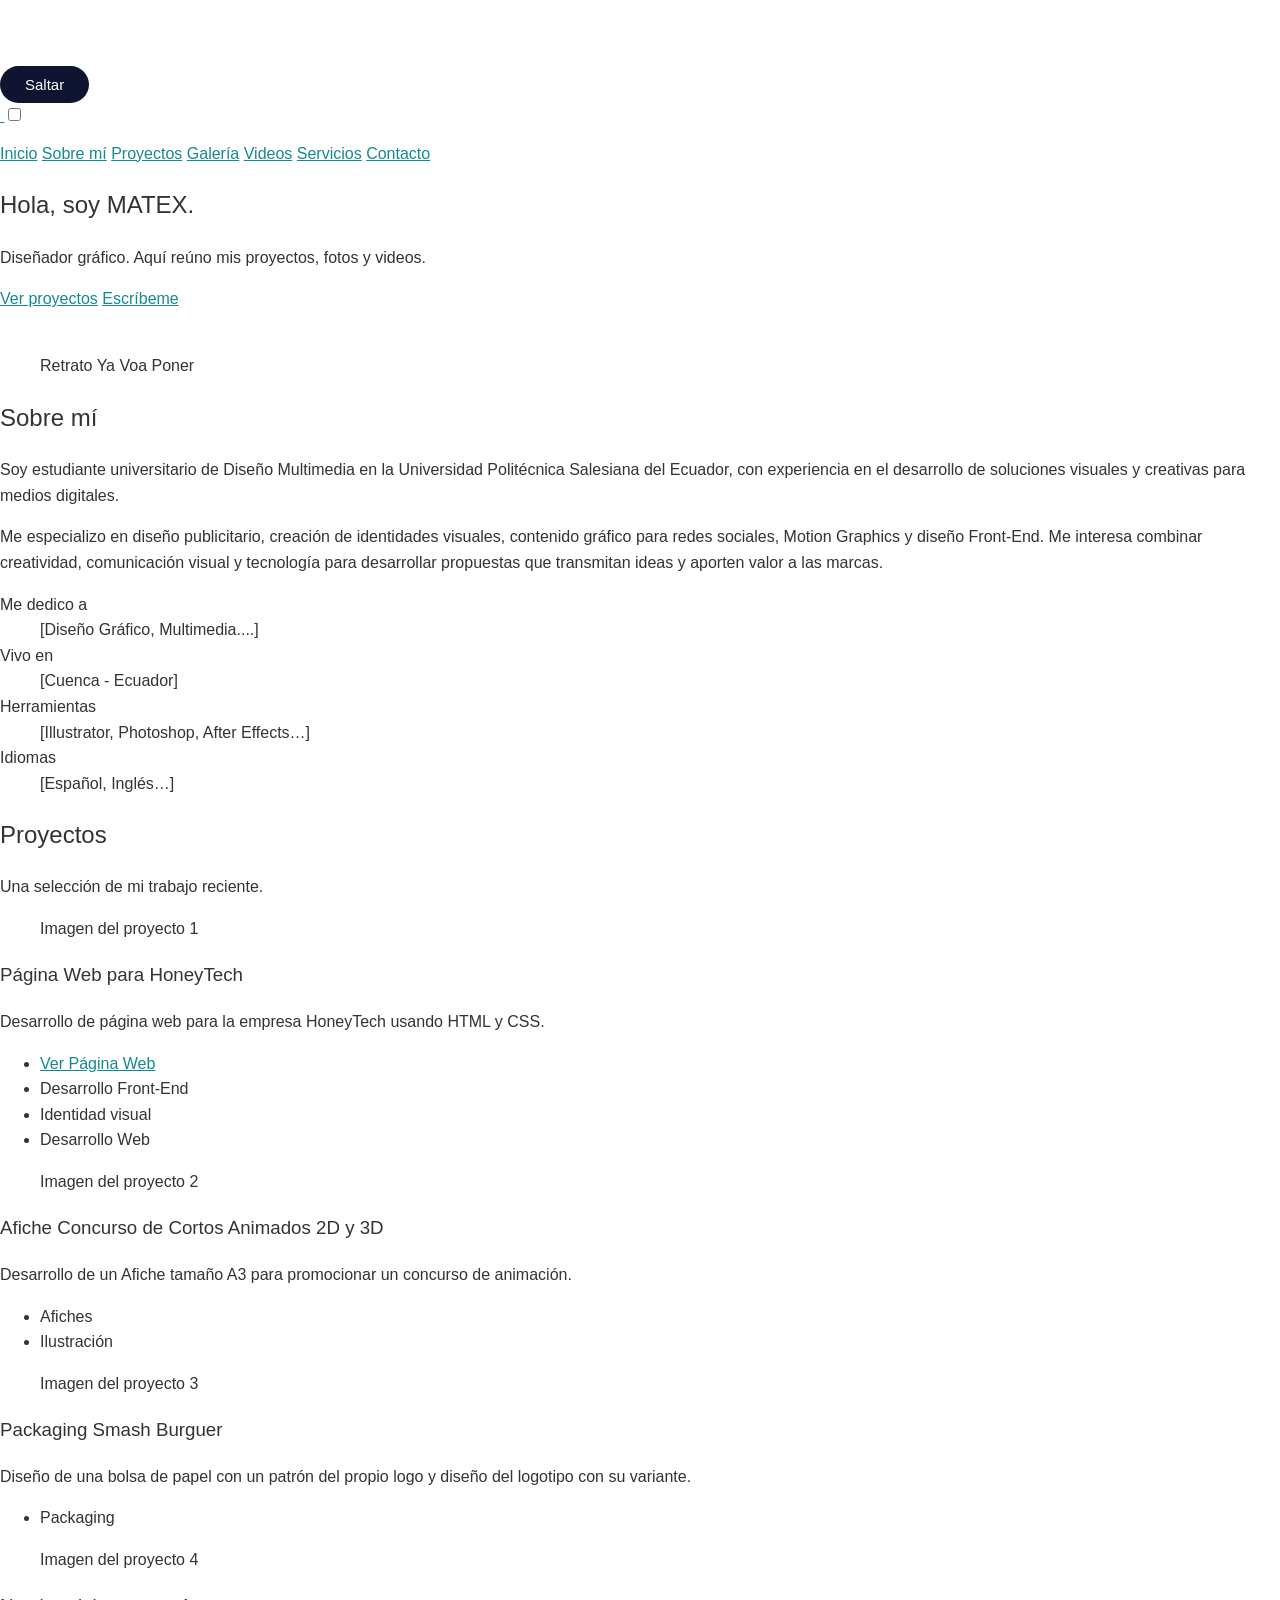
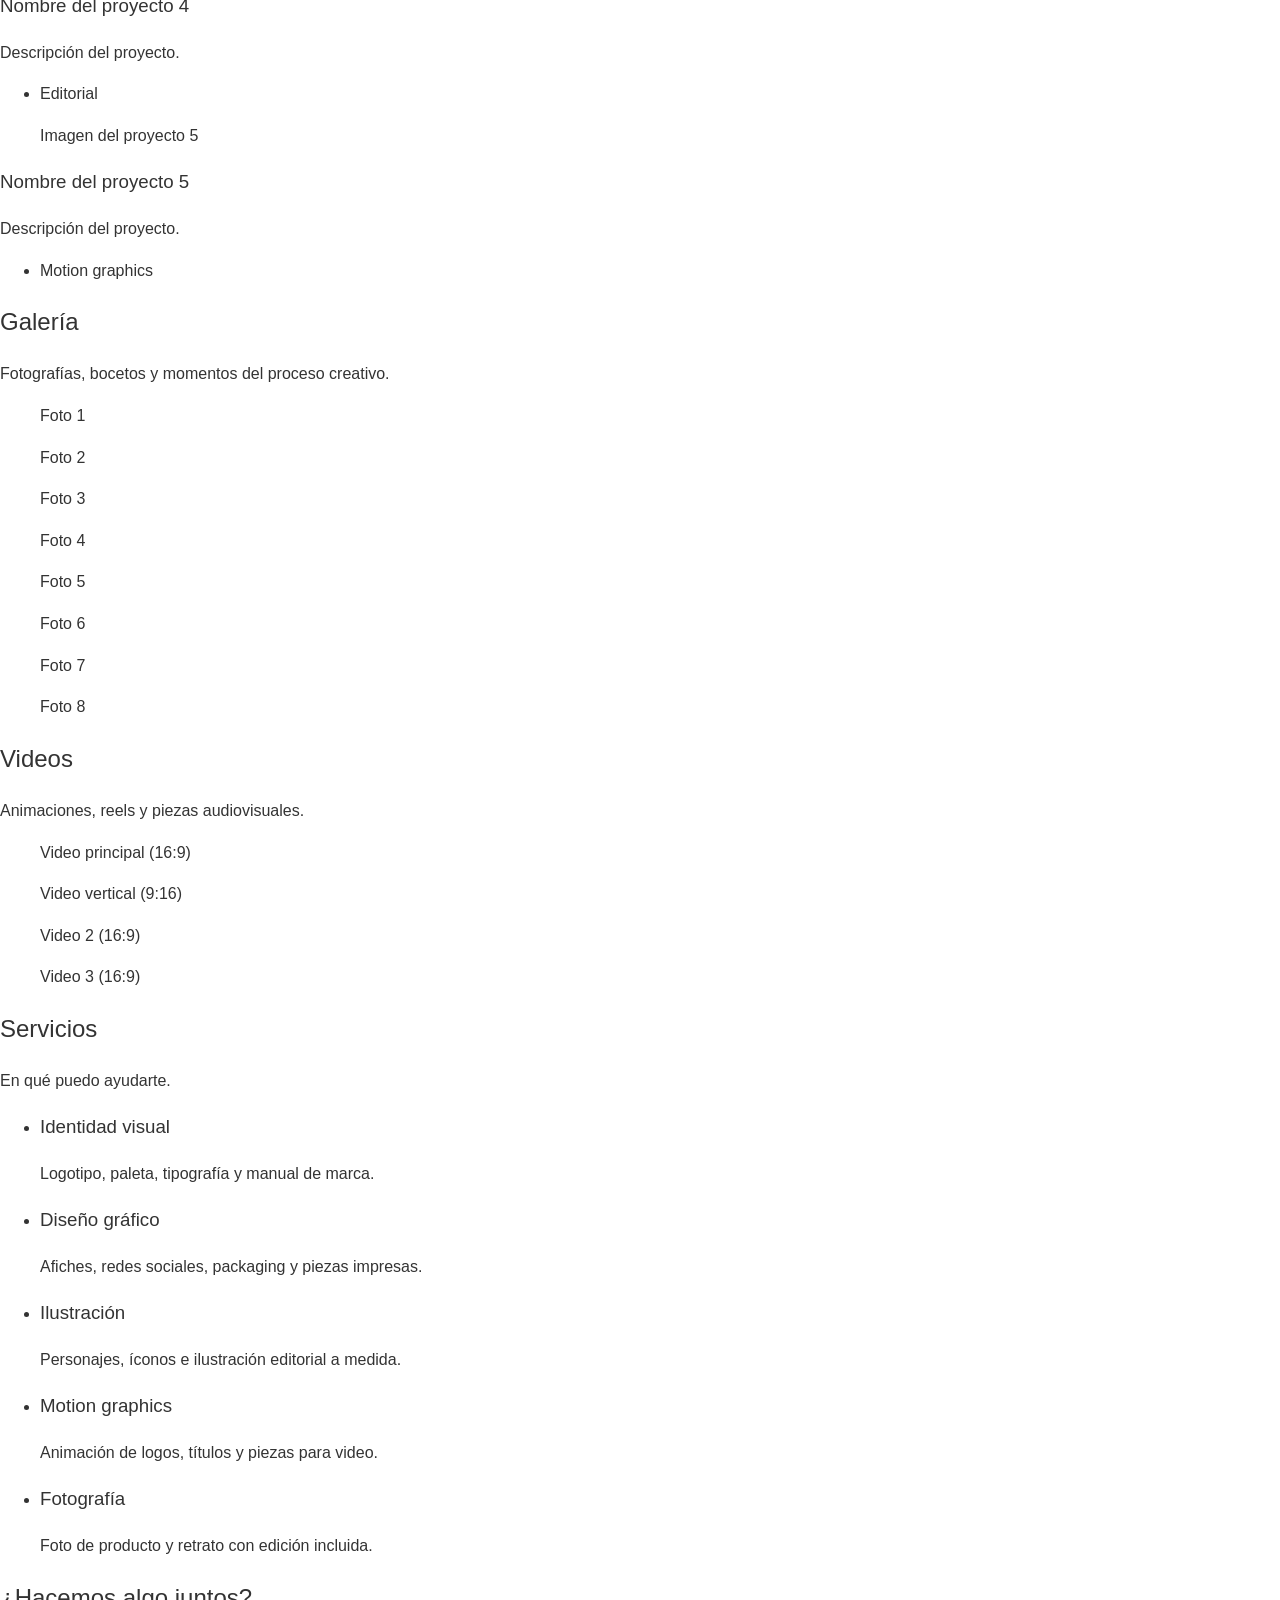
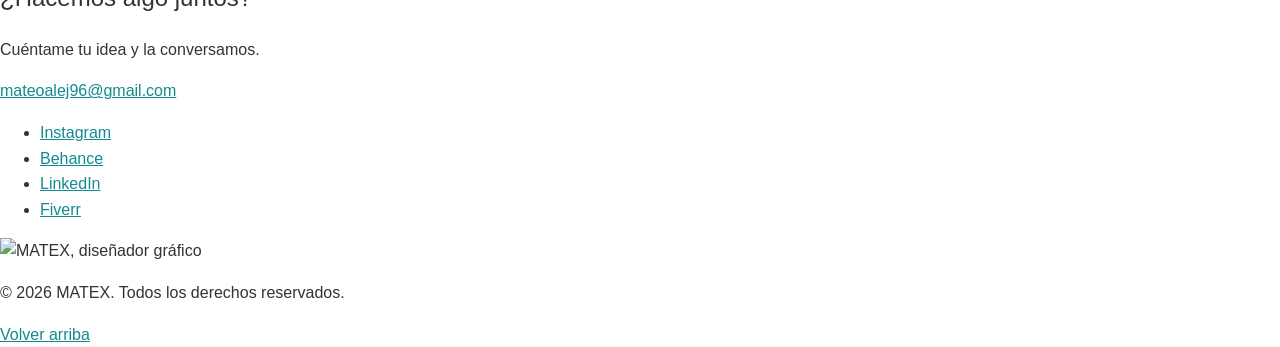
==== index.html @ 9648869b "Add files via upload" ====
<!DOCTYPE html>
<html lang="es">
<head>
  <meta charset="UTF-8">
  <meta name="viewport" content="width=device-width, initial-scale=1">
  <title>MATEX · Portafolio de diseño gráfico</title>
  <meta name="description" content="Portafolio digital de MATEX, diseñador gráfico: proyectos, fotografía y video.">
  <meta name="theme-color" content="#AE00FF">

  <!-- Activa la animación de inicio solo si hay JavaScript -->
  <script>document.documentElement.classList.add('js');</script>

  <!-- Montserrat (todas las fuentes de la página) -->
  <link rel="preconnect" href="https://fonts.googleapis.com">
  <link rel="preconnect" href="https://fonts.gstatic.com" crossorigin>
  <link href="https://fonts.googleapis.com/css2?family=Montserrat:wght@400;500;600;700;800;900&display=swap" rel="stylesheet">

  <link rel="icon" type="image/png" href="img/Iso_png.png">
  <link rel="stylesheet" href="estilos.css">
</head>
<body>

  <!-- =====================================================
       ANIMACIÓN DE INICIO (isotipo + logotipo)
       ===================================================== -->
  <div class="intro" id="intro" aria-hidden="true">
    <div class="intro__half intro__half--top"></div>
    <div class="intro__half intro__half--bottom"><span class="intro__bar"></span></div>

    <div class="intro__stage">
      <div class="intro__badge">
        <span class="intro__ring"></span>
        <span class="intro__ring"></span>
        <span class="intro__ring"></span>
        <div class="intro__disc">
          <img src="img/Iso_png.png" alt="">
        </div>
      </div>
      <div class="intro__word">
        <img src="img/logo png.png" alt="">
      </div>
      <button class="intro__skip" id="intro-skip" type="button">Saltar</button>
    </div>
  </div>

  <div class="site" id="site">

    <!-- =====================================================
         MENÚ
         ===================================================== -->
    <header class="nav">
      <a class="nav__logo" href="#inicio" aria-label="MATEX, ir al inicio">
        <img src="img/Iso_png.png" alt="">
      </a>

      <input class="nav__check" type="checkbox" id="nav-toggle">
      <label class="nav__burger" for="nav-toggle" aria-label="Abrir o cerrar el menú"><span></span></label>

      <nav class="nav__menu" aria-label="Principal">
        <a href="#inicio">Inicio</a>
        <a href="#sobre-mi">Sobre mí</a>
        <a href="#proyectos">Proyectos</a>
        <a href="#galeria">Galería</a>
        <a href="#videos">Videos</a>
        <a href="#servicios">Servicios</a>
        <a href="#contacto">Contacto</a>
      </nav>
    </header>

    <main>

      <!-- =====================================================
           INICIO
           ===================================================== -->
      <section class="hero" id="inicio">
        <div class="hero__text">
          <h1 class="hero__title" data-in style="--i:0">Hola, soy MATEX.</h1>
          <p class="hero__lead" data-in style="--i:1">Diseñador gráfico. Aquí reúno mis proyectos, fotos y videos.</p>
          <div class="hero__cta" data-in style="--i:2">
            <a class="btn btn--solid" href="#proyectos">Ver proyectos</a>
            <a class="btn btn--ghost" href="#contacto">Escríbeme</a>
          </div>
        </div>

        <div class="hero__art" data-in style="--i:1" aria-hidden="true">
          <span class="hero__ring hero__ring--1"></span>
          <span class="hero__ring hero__ring--2"></span>
          <span class="hero__blob"></span>
          <div class="hero__disc">
            <img src="img/Iso_png.png" alt="">
          </div>
        </div>
      </section>


      <!-- =====================================================
           SOBRE MÍ
           ===================================================== -->
      <section class="section section--lilac" id="sobre-mi">
        <div class="section__inner about">
          <div class="about__photo">
            <!-- FOTO: guarda tu retrato en img/retrato.jpg (vertical 3:4) -->
            <figure class="slot r-3-4">
              <span class="slot__hint">Retrato Ya Voa Poner</span>
              <img src="img/Foto_Zuña.JPG" alt="Retrato de MATEX" loading="lazy" onerror="this.remove()">
            </figure>
          </div>

          <div class="about__text">
            <h2 class="section__title">Sobre mí</h2>
            <p>Soy estudiante universitario de Diseño Multimedia en la Universidad Politécnica Salesiana del Ecuador, con experiencia en el desarrollo de soluciones visuales y creativas para medios digitales.</p>
            <p>Me especializo en diseño publicitario, creación de identidades visuales, contenido gráfico para redes sociales, Motion Graphics y diseño Front-End. Me interesa combinar creatividad, comunicación visual y tecnología para desarrollar propuestas que transmitan ideas y aporten valor a las marcas.</p>

            <dl class="facts">
              <div>
                <dt>Me dedico a</dt>
                <dd>[Diseño Gráfico, Multimedia....]</dd>
              </div>
              <div>
                <dt>Vivo en</dt>
                <dd>[Cuenca - Ecuador]</dd>
              </div>
              <div>
                <dt>Herramientas</dt>
                <dd>[Illustrator, Photoshop, After Effects…]</dd>
              </div>
              <div>
                <dt>Idiomas</dt>
                <dd>[Español, Inglés…]</dd>
              </div>
            </dl>
          </div>
        </div>
      </section>

      <section class="section" id="proyectos">
        <div class="section__inner">
          <div class="section__head">
            <h2 class="section__title">Proyectos</h2>
            <p class="section__intro">Una selección de mi trabajo reciente.</p>
          </div>

          <div class="projects">
            <article class="project project--6 project--tall">
              <figure class="slot">
                <span class="slot__hint">Imagen del proyecto 1</span>
                <img src="img/LogoHoneyTech_Pequeño.png" alt="Proyecto 1" loading="lazy" onerror="this.remove()">
              </figure>
              <div class="project__body">
                <h3>Página Web para HoneyTech</h3>
                <p>Desarrollo de página web para la empresa HoneyTech usando HTML y CSS.</p>
                <ul class="tags"><li><a href="https://matex412.github.io/honneytechwebpage/">Ver Página Web</a></li><li>Desarrollo Front-End</li><li>Identidad visual</li><li>Desarrollo Web</li></ul>
              </div>
            </article>

            <article class="project project--6 project--tall">
              <figure class="slot">
                <span class="slot__hint">Imagen del proyecto 2</span>
                <img src="img/ImgAfiche.png" alt="Proyecto 2" loading="lazy" onerror="this.remove()">
              </figure>
              <div class="project__body">
                <h3>Afiche Concurso de Cortos Animados 2D y 3D</h3>
                <p>Desarrollo de un Afiche tamaño A3 para promocionar un concurso de animación.</p>
                <ul class="tags"><li>Afiches</li><li>Ilustración</li></ul>
              </div>
            </article>

            <article class="project project--4">
              <figure class="slot">
                <span class="slot__hint">Imagen del proyecto 3</span>
                <img src="img/PackagingSmash.png" alt="Proyecto 3" loading="lazy" onerror="this.remove()">
              </figure>
              <div class="project__body">
                <h3>Packaging Smash Burguer</h3>
                <p>Diseño de una bolsa de papel con un patrón del propio logo y diseño del logotipo con su variante.</p>
                <ul class="tags"><li>Packaging</li></ul>
              </div>
            </article>

            <article class="project project--4">
              <figure class="slot">
                <span class="slot__hint">Imagen del proyecto 4</span>
                <img src="img/proyecto-4.jpg" alt="Proyecto 4" loading="lazy" onerror="this.remove()">
              </figure>
              <div class="project__body">
                <h3>Nombre del proyecto 4</h3>
                <p>Descripción del proyecto.</p>
                <ul class="tags"><li>Editorial</li></ul>
              </div>
            </article>

            <article class="project project--4">
              <figure class="slot">
                <span class="slot__hint">Imagen del proyecto 5</span>
                <img src="img/proyecto-5.jpg" alt="Proyecto 5" loading="lazy" onerror="this.remove()">
              </figure>
              <div class="project__body">
                <h3>Nombre del proyecto 5</h3>
                <p>Descripción del proyecto.</p>
                <ul class="tags"><li>Motion graphics</li></ul>
              </div>
            </article>
          </div>
        </div>
      </section>

      <section class="section section--purple" id="galeria">
        <div class="section__inner">
          <div class="section__head">
            <h2 class="section__title">Galería</h2>
            <p class="section__intro">Fotografías, bocetos y momentos del proceso creativo.</p>
          </div>

          <div class="gallery">
            <figure class="slot r-3-4"><span class="slot__hint">Foto 1</span><img src="img/ZARP_2.png" alt="Foto 1" loading="lazy" onerror="this.remove()"></figure>
            <figure class="slot r-1-1"><span class="slot__hint">Foto 2</span><img src="img/foto-2.jpg" alt="Foto 2" loading="lazy" onerror="this.remove()"></figure>
            <figure class="slot r-4-3"><span class="slot__hint">Foto 3</span><img src="img/foto-3.jpg" alt="Foto 3" loading="lazy" onerror="this.remove()"></figure>
            <figure class="slot r-4-3"><span class="slot__hint">Foto 4</span><img src="img/foto-4.jpg" alt="Foto 4" loading="lazy" onerror="this.remove()"></figure>
            <figure class="slot r-3-4"><span class="slot__hint">Foto 5</span><img src="img/foto-5.jpg" alt="Foto 5" loading="lazy" onerror="this.remove()"></figure>
            <figure class="slot r-1-1"><span class="slot__hint">Foto 6</span><img src="img/foto-6.jpg" alt="Foto 6" loading="lazy" onerror="this.remove()"></figure>
            <figure class="slot r-3-4"><span class="slot__hint">Foto 7</span><img src="img/ZARP_1.png" alt="Foto 7" loading="lazy" onerror="this.remove()"></figure>
            <figure class="slot r-3-4"><span class="slot__hint">Foto 8</span><img src="img/foto-8.jpg" alt="Foto 8" loading="lazy" onerror="this.remove()"></figure>
          </div>
        </div>
      </section>


      <section class="section section--deep" id="videos">
        <div class="section__inner">
          <div class="section__head">
            <h2 class="section__title">Videos</h2>
            <p class="section__intro">Animaciones, reels y piezas audiovisuales.</p>
          </div>

          <div class="videos">
            <figure class="slot slot--video videos__main">
              <span class="slot__hint">Video principal (16:9)</span>
              <video src="Videos/Adobe Express - VideoPresentacionV1_1.mp4" poster="img/video-1.jpg" autoplay muted loop playsinline preload="auto" onerror="this.remove()"></video>
            </figure>

            <figure class="slot slot--video videos__tall">
              <span class="slot__hint">Video vertical (9:16)</span>
              <video src="Videos/VideoPublicitario_Donamés_1Final.mp4" autoplay muted loop playsinline preload="auto" onerror="this.remove()"></video>
            </figure>

            <figure class="slot slot--video videos__small">
              <span class="slot__hint">Video 2 (16:9)</span>
              <video src="Videos/Adobe Express - LogoRevealZuña.mp4" autoplay muted loop playsinline preload="auto"  onerror="this.remove()"></video>
            </figure>

            <figure class="slot slot--video videos__small">
              <span class="slot__hint">Video 3 (16:9)</span>
              <video src="video/video-3.mp4" controls playsinline preload="metadata" onerror="this.remove()"></video>
            </figure>
          </div>
        </div>
      </section>


      <!-- =====================================================
           SERVICIOS
           ===================================================== -->
      <section class="section" id="servicios">
        <div class="section__inner">
          <div class="section__head">
            <h2 class="section__title">Servicios</h2>
            <p class="section__intro">En qué puedo ayudarte.</p>
          </div>

          <ul class="services">
            <li>
              <h3>Identidad visual</h3>
              <p>Logotipo, paleta, tipografía y manual de marca.</p>
            </li>
            <li>
              <h3>Diseño gráfico</h3>
              <p>Afiches, redes sociales, packaging y piezas impresas.</p>
            </li>
            <li>
              <h3>Ilustración</h3>
              <p>Personajes, íconos e ilustración editorial a medida.</p>
            </li>
            <li>
              <h3>Motion graphics</h3>
              <p>Animación de logos, títulos y piezas para video.</p>
            </li>
            <li>
              <h3>Fotografía</h3>
              <p>Foto de producto y retrato con edición incluida.</p>
            </li>
          </ul>
        </div>
      </section>


      <!-- =====================================================
           CONTACTO
           ===================================================== -->
      <section class="section section--purple contact" id="contacto">
        <div class="section__inner">
          <h2 class="contact__title">¿Hacemos algo juntos?</h2>
          <p class="contact__lead">Cuéntame tu idea y la conversamos.</p>
          <a class="contact__mail" href="mailto:mateoalej96@gmail.com">mateoalej96@gmail.com</a>

          <ul class="socials">
            <li><a href="https://www.instagram.com/im_matex/" rel="noopener">Instagram</a></li>
            <li><a href="https://www.behance.net/mateozua" rel="noopener">Behance</a></li>
            <li><a href="www.linkedin.com/in/mateo-zuña-idrovo-492bab450" rel="noopener">LinkedIn</a></li>
            <li><a href="#" rel="noopener">Fiverr</a></li>
          </ul>

          <img class="contact__word" src="img/LogoLetra_MATE.png" alt="MATEX, diseñador gráfico">
        </div>
      </section>

    </main>

    <footer class="footer">
      <p>© 2026 MATEX. Todos los derechos reservados.</p>
      <a href="#inicio">Volver arriba</a>
    </footer>

  </div>

  <script>
    (function () {
      var body = document.body;
      var intro = document.getElementById('intro');
      var site = document.getElementById('site');
      var skipBtn = document.getElementById('intro-skip');
      var reduce = window.matchMedia('(prefers-reduced-motion: reduce)').matches;
      var finished = false, tReady, tClean;

      function ready() {
        if (finished) return;
        finished = true;
        body.classList.add('is-ready');
        site.removeAttribute('inert');
      }
      function cleanup() {
        if (intro && intro.parentNode) intro.parentNode.removeChild(intro);
      }
      function skip() {
        clearTimeout(tReady); clearTimeout(tClean);
        intro.classList.add('is-skipped');
        ready();
        setTimeout(cleanup, 500);
      }

      if (reduce) { ready(); cleanup(); }
      else {
        site.setAttribute('inert', '');
        skipBtn.addEventListener('click', skip);
        tReady = setTimeout(ready, 4400);   // el hero entra mientras se abre la cortina
        tClean = setTimeout(cleanup, 5400); // se retira la intro del documento
      }

      // Menú móvil: se cierra al elegir una sección o con Escape
      var toggle = document.getElementById('nav-toggle');
      document.querySelectorAll('.nav__menu a').forEach(function (a) {
        a.addEventListener('click', function () { toggle.checked = false; });
      });
      document.addEventListener('keydown', function (e) {
        if (e.key === 'Escape') toggle.checked = false;
      });
    })();
  </script>
</body>
</html>
---- estilos.css ----
/* Colores y fuentes */
body {
  margin: 0;
  font-family: "Iceberg", sans-serif;
  background-color: #ffffff;
  color: #333333;
  line-height: 1.6;
}

h1, h2, h3 {
  font-family: "Iceberg", sans-serif;
  font-weight: 500;
  font-style: bold;
}

a {
  color: #138a8f;
}

img {
  max-width: 100%;
}

/* Contenedor centrado */
.contenedor {
  width: 90%;
  max-width: 1000px;
  margin: 0 auto;
}

/* Menú superior */
.menu {
  background-color: #0f1530;
  padding: 12px 0;
}

.menu a {
  color: #ffffff;
  text-decoration: none;
  margin-right: 18px;
}

.menu a:hover {
  color: #f3c969;
}

.marca {
  font-weight: bold;
  font-size: 20px;
}

/* Cabecera */
.cabecera {
  background-image: 
    linear-gradient(rgba(15, 23, 58, 0.55), rgba(15, 23, 58, 0.55)),
    url('imagenes/portada.jpeg');
  color: #000000;
  text-align: center;
  padding: 70px 20px;
  
}

.cabecera h1 {
  color: #000000;
  font-size: 48px;
  margin: 0 0 10px;
}

.cabecera p {
  color: #dfe3f5;
  font-size: 18px;
}

.dorado {
  color: #f3c969;
}

/* Botones */
.boton {
  display: inline-block;
  background-color: #e0a93b;
  color: #0f1530;
  padding: 10px 22px;
  border-radius: 25px;
  text-decoration: none;
  font-weight: bold;
}

.boton:hover {
  background-color: #f3c969;
}

/* Secciones */
.seccion {
  padding: 50px 0;
}

/* Tarjetas (integrantes y proyectos) */
.tarjetas {
  display: flex;
  flex-wrap: wrap;
  gap: 20px;
}

.tarjeta {
  flex: 1 1 400px;
  background-color: #ffffff;
  border: 1px solid #e3ddcf;
  border-radius: 12px;
  overflow: hidden;
  margin: 0;
}

.tarjeta img {
  width: 100%;
  height: 220px;
  object-fit: cover;
  display: block;
  background-color: #e9e4f5;
}

.tarjeta .texto,
.tarjeta figcaption {
  padding: 15px 18px 20px;
}

.tarjeta h3 {
  margin: 0 0 5px;
}

.Sobrenombre {
  color: #138a8f;
  font-weight: bold;
  margin: 0 0 10px;
}

/* Página personal: presentación */
.perfil {
  display: flex;
  flex-wrap: wrap;
  align-items: center;
  gap: 30px;
  text-align: left;
}

.perfil img {
  width: 180px;
  height: 180px;
  border-radius: 50%;
  object-fit: cover;
  border: 4px solid #f3c969;
  background-color: #2b3570;
}

.perfil div {
  flex: 1 1 300px;
}

/* Audio y video */
.multimedia {
  background-color: #ffffff;
  border: 1px solid #e3ddcf;
  border-radius: 12px;
  padding: 20px;
  margin-bottom: 20px;
}

audio,
video {
  width: 100%;
  margin: 10px 0;
}

/* Formulario */
form {
  background-color: #ffffff;
  border: 1px solid #e3ddcf;
  border-radius: 12px;
  padding: 20px;
  max-width: 650px;
}

label {
  display: block;
  font-weight: bold;
  margin-top: 12px;
}

input[type="text"],
input[type="email"],
select,
textarea {
  width: 100%;
  padding: 8px;
  margin-top: 5px;
  border: 1px solid #cccccc;
  border-radius: 6px;
  box-sizing: border-box;
  font-size: 15px;
}

fieldset {
  margin-top: 12px;
  border: 1px solid #cccccc;
  border-radius: 6px;
}

fieldset label {
  display: inline;
  font-weight: normal;
  margin-right: 15px;
}

button {
  margin-top: 15px;
  background-color: #0f1530;
  color: #ffffff;
  border: none;
  padding: 10px 25px;
  border-radius: 25px;
  font-size: 15px;
  cursor: pointer;
}

button:hover {
  background-color: #138a8f;
}

.aviso {
  background-color: #e6f4f4;
  border-left: 4px solid #138a8f;
  padding: 10px 15px;
}

/* Pie de página */
.pie {
  background-color: #0f1530;
  color: #dfe3f5;
  text-align: center;
  padding: 25px 0;
}

.pie a {
  color: #f3c969;
}

/* Celulares */
@media (max-width: 600px) {
  .cabecera h1 {
    font-size: 34px;
  }

  .perfil {
    justify-content: center;
    text-align: center;
  }
}
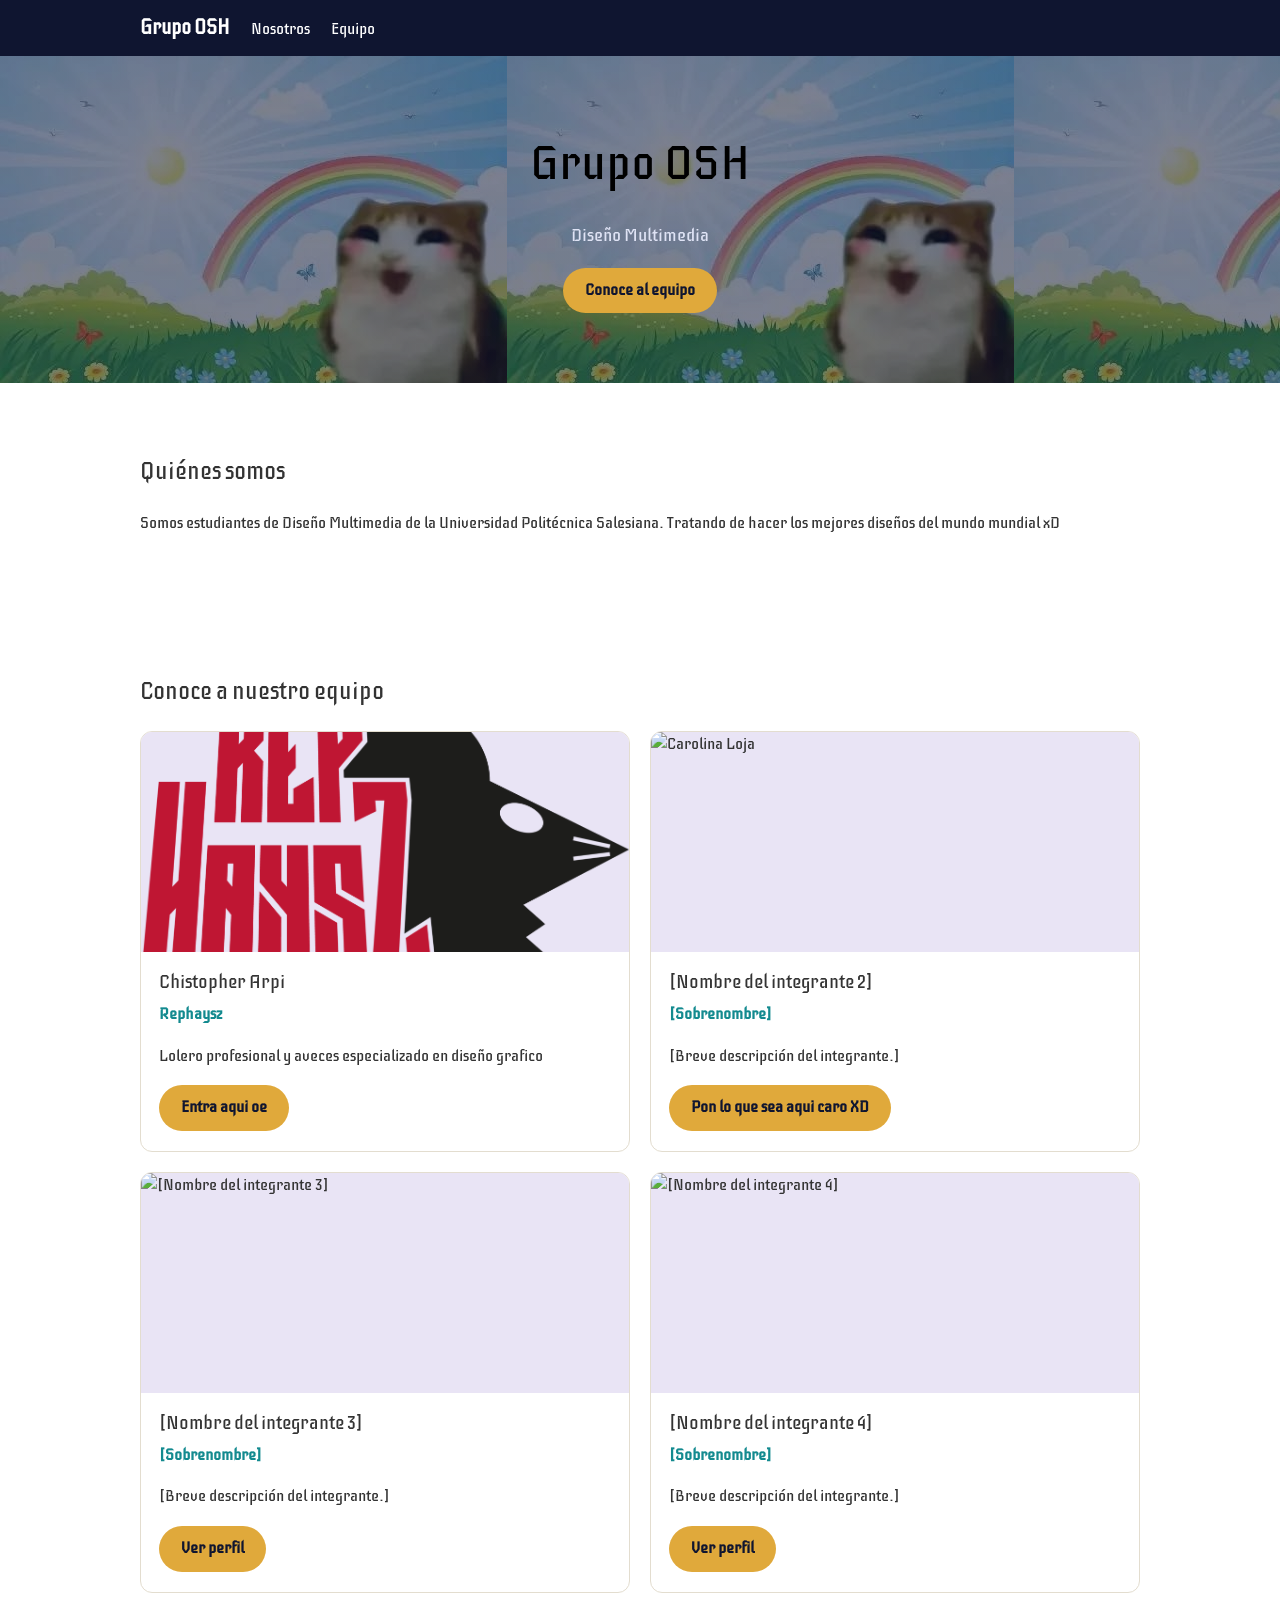
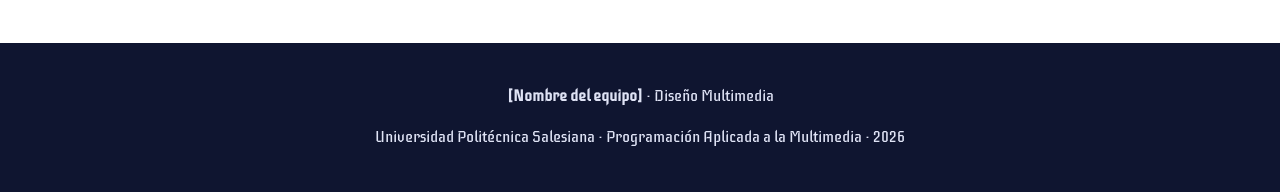
==== commit d602ba31: "Update index.html yaa" ====
--- a/index.html
+++ b/index.html
@@ -2,368 +2,99 @@
 <html lang="es">
 <head>
   <meta charset="UTF-8">
-  <meta name="viewport" content="width=device-width, initial-scale=1">
-  <title>MATEX · Portafolio de diseño gráfico</title>
-  <meta name="description" content="Portafolio digital de MATEX, diseñador gráfico: proyectos, fotografía y video.">
-  <meta name="theme-color" content="#AE00FF">
-
-  <!-- Activa la animación de inicio solo si hay JavaScript -->
-  <script>document.documentElement.classList.add('js');</script>
-
-  <!-- Montserrat (todas las fuentes de la página) -->
+  <meta name="viewport" content="width=device-width, initial-scale=1.0">
+  <title>Grupo OSH · Diseño Multimedia</title>
+  <link rel="stylesheet" href="estilos.css">
   <link rel="preconnect" href="https://fonts.googleapis.com">
   <link rel="preconnect" href="https://fonts.gstatic.com" crossorigin>
-  <link href="https://fonts.googleapis.com/css2?family=Montserrat:wght@400;500;600;700;800;900&display=swap" rel="stylesheet">
-
-  <link rel="icon" type="image/png" href="img/Iso_png.png">
-  <link rel="stylesheet" href="estilos.css">
+  <link href="https://fonts.googleapis.com/css2?family=Iceberg&display=swap" rel="stylesheet">
 </head>
 <body>
+ 
+  <!-- Menú -->
+  <nav class="menu">
+    <div class="contenedor">
+      <a class="marca" href="index.html">Grupo OSH</a>
+      <a href="#nosotros">Nosotros</a>
+      <a href="#equipo">Equipo</a>
+    </div>
+  </nav>
 
-  <!-- =====================================================
-       ANIMACIÓN DE INICIO (isotipo + logotipo)
-       ===================================================== -->
-  <div class="intro" id="intro" aria-hidden="true">
-    <div class="intro__half intro__half--top"></div>
-    <div class="intro__half intro__half--bottom"><span class="intro__bar"></span></div>
+  <!-- Cabecera hecha con HTML y CSS -->
+  <header class="cabecera">
+        <h1>Grupo OSH</h1>
+    <p>Diseño Multimedia</p>
+    <a class="boton" href="#equipo">Conoce al equipo</a>
+  </header>
 
-    <div class="intro__stage">
-      <div class="intro__badge">
-        <span class="intro__ring"></span>
-        <span class="intro__ring"></span>
-        <span class="intro__ring"></span>
-        <div class="intro__disc">
-          <img src="img/Iso_png.png" alt="">
+  <main>
+    <!-- Presentación del equipo -->
+    <section class="seccion" id="nosotros">
+      <div class="contenedor">
+        <h1>Quiénes somos</h1>
+        <p>Somos estudiantes de Diseño Multimedia de la Universidad Politécnica Salesiana. Tratando de hacer los mejores diseños del mundo mundial xD</p>
+      </div>
+    </section>
+
+    <!-- Tarjetas de los integrantes -->
+    <section class="seccion" id="equipo">
+      <div class="contenedor">
+        <h1>Conoce a nuestro equipo</h1>
+
+        <div class="tarjetas">
+          <article class="tarjeta">
+            <!-- Imagen: imagenes/integrante1.jpg -->
+            <img src="imagenes/integrante1.png" alt="Christopher Arpi">
+            <div class="texto">
+              <h3>Chistopher Arpi</h3>
+              <p class="Sobrenombre">Rephaysz</p>
+              <p>Lolero profesional y aveces especializado en diseño grafico</p>
+              <a class="boton" href="integrantes/integrante1/index.html">Entra aqui oe</a>
+            </div>
+          </article>
+
+          <article class="tarjeta">
+            <!-- Imagen: imagenes/integrante2.jpg -->
+            <img src="imagenes/integrante2.jpg" alt="Carolina Loja">
+            <div class="texto">
+              <h3>[Nombre del integrante 2]</h3>
+              <p class="Sobrenombre">[Sobrenombre]</p>
+              <p>[Breve descripción del integrante.]</p>
+              <a class="boton" href="integrantes/integrante2/index.html">Pon lo que sea aqui caro XD</a>
+            </div>
+          </article>
+
+          <article class="tarjeta">
+            <!-- Imagen: imagenes/integrante3.jpg -->
+            <img src="imagenes/integrante3.jpg" alt="[Nombre del integrante 3]">
+            <div class="texto">
+              <h3>[Nombre del integrante 3]</h3>
+              <p class="Sobrenombre">[Sobrenombre]</p>
+              <p>[Breve descripción del integrante.]</p>
+              <a class="boton" href="integrantes/integrante3/index.html">Ver perfil</a>
+            </div>
+          </article>
+
+          <article class="tarjeta">
+            <!-- Imagen: imagenes/integrante4.jpg -->
+            <img src="imagenes/integrante4.jpg" alt="[Nombre del integrante 4]">
+            <div class="texto">
+              <h3>[Nombre del integrante 4]</h3>
+              <p class="Sobrenombre">[Sobrenombre]</p>
+              <p>[Breve descripción del integrante.]</p>
+              <a class="boton" href="integrantes/integrante4/index.html">Ver perfil</a>
+            </div>
+          </article>
         </div>
       </div>
-      <div class="intro__word">
-        <img src="img/logo png.png" alt="">
-      </div>
-      <button class="intro__skip" id="intro-skip" type="button">Saltar</button>
-    </div>
-  </div>
+    </section>
+  </main>
 
-  <div class="site" id="site">
+  <!-- Pie de página -->
+  <footer class="pie">
+    <p><strong>[Nombre del equipo]</strong> · Diseño Multimedia</p>
+    <p>Universidad Politécnica Salesiana · Programación Aplicada a la Multimedia · 2026</p>
+  </footer>
 
-    <!-- =====================================================
-         MENÚ
-         ===================================================== -->
-    <header class="nav">
-      <a class="nav__logo" href="#inicio" aria-label="MATEX, ir al inicio">
-        <img src="img/Iso_png.png" alt="">
-      </a>
-
-      <input class="nav__check" type="checkbox" id="nav-toggle">
-      <label class="nav__burger" for="nav-toggle" aria-label="Abrir o cerrar el menú"><span></span></label>
-
-      <nav class="nav__menu" aria-label="Principal">
-        <a href="#inicio">Inicio</a>
-        <a href="#sobre-mi">Sobre mí</a>
-        <a href="#proyectos">Proyectos</a>
-        <a href="#galeria">Galería</a>
-        <a href="#videos">Videos</a>
-        <a href="#servicios">Servicios</a>
-        <a href="#contacto">Contacto</a>
-      </nav>
-    </header>
-
-    <main>
-
-      <!-- =====================================================
-           INICIO
-           ===================================================== -->
-      <section class="hero" id="inicio">
-        <div class="hero__text">
-          <h1 class="hero__title" data-in style="--i:0">Hola, soy MATEX.</h1>
-          <p class="hero__lead" data-in style="--i:1">Diseñador gráfico. Aquí reúno mis proyectos, fotos y videos.</p>
-          <div class="hero__cta" data-in style="--i:2">
-            <a class="btn btn--solid" href="#proyectos">Ver proyectos</a>
-            <a class="btn btn--ghost" href="#contacto">Escríbeme</a>
-          </div>
-        </div>
-
-        <div class="hero__art" data-in style="--i:1" aria-hidden="true">
-          <span class="hero__ring hero__ring--1"></span>
-          <span class="hero__ring hero__ring--2"></span>
-          <span class="hero__blob"></span>
-          <div class="hero__disc">
-            <img src="img/Iso_png.png" alt="">
-          </div>
-        </div>
-      </section>
-
-
-      <!-- =====================================================
-           SOBRE MÍ
-           ===================================================== -->
-      <section class="section section--lilac" id="sobre-mi">
-        <div class="section__inner about">
-          <div class="about__photo">
-            <!-- FOTO: guarda tu retrato en img/retrato.jpg (vertical 3:4) -->
-            <figure class="slot r-3-4">
-              <span class="slot__hint">Retrato Ya Voa Poner</span>
-              <img src="img/Foto_Zuña.JPG" alt="Retrato de MATEX" loading="lazy" onerror="this.remove()">
-            </figure>
-          </div>
-
-          <div class="about__text">
-            <h2 class="section__title">Sobre mí</h2>
-            <p>Soy estudiante universitario de Diseño Multimedia en la Universidad Politécnica Salesiana del Ecuador, con experiencia en el desarrollo de soluciones visuales y creativas para medios digitales.</p>
-            <p>Me especializo en diseño publicitario, creación de identidades visuales, contenido gráfico para redes sociales, Motion Graphics y diseño Front-End. Me interesa combinar creatividad, comunicación visual y tecnología para desarrollar propuestas que transmitan ideas y aporten valor a las marcas.</p>
-
-            <dl class="facts">
-              <div>
-                <dt>Me dedico a</dt>
-                <dd>[Diseño Gráfico, Multimedia....]</dd>
-              </div>
-              <div>
-                <dt>Vivo en</dt>
-                <dd>[Cuenca - Ecuador]</dd>
-              </div>
-              <div>
-                <dt>Herramientas</dt>
-                <dd>[Illustrator, Photoshop, After Effects…]</dd>
-              </div>
-              <div>
-                <dt>Idiomas</dt>
-                <dd>[Español, Inglés…]</dd>
-              </div>
-            </dl>
-          </div>
-        </div>
-      </section>
-
-      <section class="section" id="proyectos">
-        <div class="section__inner">
-          <div class="section__head">
-            <h2 class="section__title">Proyectos</h2>
-            <p class="section__intro">Una selección de mi trabajo reciente.</p>
-          </div>
-
-          <div class="projects">
-            <article class="project project--6 project--tall">
-              <figure class="slot">
-                <span class="slot__hint">Imagen del proyecto 1</span>
-                <img src="img/LogoHoneyTech_Pequeño.png" alt="Proyecto 1" loading="lazy" onerror="this.remove()">
-              </figure>
-              <div class="project__body">
-                <h3>Página Web para HoneyTech</h3>
-                <p>Desarrollo de página web para la empresa HoneyTech usando HTML y CSS.</p>
-                <ul class="tags"><li><a href="https://matex412.github.io/honneytechwebpage/">Ver Página Web</a></li><li>Desarrollo Front-End</li><li>Identidad visual</li><li>Desarrollo Web</li></ul>
-              </div>
-            </article>
-
-            <article class="project project--6 project--tall">
-              <figure class="slot">
-                <span class="slot__hint">Imagen del proyecto 2</span>
-                <img src="img/ImgAfiche.png" alt="Proyecto 2" loading="lazy" onerror="this.remove()">
-              </figure>
-              <div class="project__body">
-                <h3>Afiche Concurso de Cortos Animados 2D y 3D</h3>
-                <p>Desarrollo de un Afiche tamaño A3 para promocionar un concurso de animación.</p>
-                <ul class="tags"><li>Afiches</li><li>Ilustración</li></ul>
-              </div>
-            </article>
-
-            <article class="project project--4">
-              <figure class="slot">
-                <span class="slot__hint">Imagen del proyecto 3</span>
-                <img src="img/PackagingSmash.png" alt="Proyecto 3" loading="lazy" onerror="this.remove()">
-              </figure>
-              <div class="project__body">
-                <h3>Packaging Smash Burguer</h3>
-                <p>Diseño de una bolsa de papel con un patrón del propio logo y diseño del logotipo con su variante.</p>
-                <ul class="tags"><li>Packaging</li></ul>
-              </div>
-            </article>
-
-            <article class="project project--4">
-              <figure class="slot">
-                <span class="slot__hint">Imagen del proyecto 4</span>
-                <img src="img/proyecto-4.jpg" alt="Proyecto 4" loading="lazy" onerror="this.remove()">
-              </figure>
-              <div class="project__body">
-                <h3>Nombre del proyecto 4</h3>
-                <p>Descripción del proyecto.</p>
-                <ul class="tags"><li>Editorial</li></ul>
-              </div>
-            </article>
-
-            <article class="project project--4">
-              <figure class="slot">
-                <span class="slot__hint">Imagen del proyecto 5</span>
-                <img src="img/proyecto-5.jpg" alt="Proyecto 5" loading="lazy" onerror="this.remove()">
-              </figure>
-              <div class="project__body">
-                <h3>Nombre del proyecto 5</h3>
-                <p>Descripción del proyecto.</p>
-                <ul class="tags"><li>Motion graphics</li></ul>
-              </div>
-            </article>
-          </div>
-        </div>
-      </section>
-
-      <section class="section section--purple" id="galeria">
-        <div class="section__inner">
-          <div class="section__head">
-            <h2 class="section__title">Galería</h2>
-            <p class="section__intro">Fotografías, bocetos y momentos del proceso creativo.</p>
-          </div>
-
-          <div class="gallery">
-            <figure class="slot r-3-4"><span class="slot__hint">Foto 1</span><img src="img/ZARP_2.png" alt="Foto 1" loading="lazy" onerror="this.remove()"></figure>
-            <figure class="slot r-1-1"><span class="slot__hint">Foto 2</span><img src="img/foto-2.jpg" alt="Foto 2" loading="lazy" onerror="this.remove()"></figure>
-            <figure class="slot r-4-3"><span class="slot__hint">Foto 3</span><img src="img/foto-3.jpg" alt="Foto 3" loading="lazy" onerror="this.remove()"></figure>
-            <figure class="slot r-4-3"><span class="slot__hint">Foto 4</span><img src="img/foto-4.jpg" alt="Foto 4" loading="lazy" onerror="this.remove()"></figure>
-            <figure class="slot r-3-4"><span class="slot__hint">Foto 5</span><img src="img/foto-5.jpg" alt="Foto 5" loading="lazy" onerror="this.remove()"></figure>
-            <figure class="slot r-1-1"><span class="slot__hint">Foto 6</span><img src="img/foto-6.jpg" alt="Foto 6" loading="lazy" onerror="this.remove()"></figure>
-            <figure class="slot r-3-4"><span class="slot__hint">Foto 7</span><img src="img/ZARP_1.png" alt="Foto 7" loading="lazy" onerror="this.remove()"></figure>
-            <figure class="slot r-3-4"><span class="slot__hint">Foto 8</span><img src="img/foto-8.jpg" alt="Foto 8" loading="lazy" onerror="this.remove()"></figure>
-          </div>
-        </div>
-      </section>
-
-
-      <section class="section section--deep" id="videos">
-        <div class="section__inner">
-          <div class="section__head">
-            <h2 class="section__title">Videos</h2>
-            <p class="section__intro">Animaciones, reels y piezas audiovisuales.</p>
-          </div>
-
-          <div class="videos">
-            <figure class="slot slot--video videos__main">
-              <span class="slot__hint">Video principal (16:9)</span>
-              <video src="Videos/Adobe Express - VideoPresentacionV1_1.mp4" poster="img/video-1.jpg" autoplay muted loop playsinline preload="auto" onerror="this.remove()"></video>
-            </figure>
-
-            <figure class="slot slot--video videos__tall">
-              <span class="slot__hint">Video vertical (9:16)</span>
-              <video src="Videos/VideoPublicitario_Donamés_1Final.mp4" autoplay muted loop playsinline preload="auto" onerror="this.remove()"></video>
-            </figure>
-
-            <figure class="slot slot--video videos__small">
-              <span class="slot__hint">Video 2 (16:9)</span>
-              <video src="Videos/Adobe Express - LogoRevealZuña.mp4" autoplay muted loop playsinline preload="auto"  onerror="this.remove()"></video>
-            </figure>
-
-            <figure class="slot slot--video videos__small">
-              <span class="slot__hint">Video 3 (16:9)</span>
-              <video src="video/video-3.mp4" controls playsinline preload="metadata" onerror="this.remove()"></video>
-            </figure>
-          </div>
-        </div>
-      </section>
-
-
-      <!-- =====================================================
-           SERVICIOS
-           ===================================================== -->
-      <section class="section" id="servicios">
-        <div class="section__inner">
-          <div class="section__head">
-            <h2 class="section__title">Servicios</h2>
-            <p class="section__intro">En qué puedo ayudarte.</p>
-          </div>
-
-          <ul class="services">
-            <li>
-              <h3>Identidad visual</h3>
-              <p>Logotipo, paleta, tipografía y manual de marca.</p>
-            </li>
-            <li>
-              <h3>Diseño gráfico</h3>
-              <p>Afiches, redes sociales, packaging y piezas impresas.</p>
-            </li>
-            <li>
-              <h3>Ilustración</h3>
-              <p>Personajes, íconos e ilustración editorial a medida.</p>
-            </li>
-            <li>
-              <h3>Motion graphics</h3>
-              <p>Animación de logos, títulos y piezas para video.</p>
-            </li>
-            <li>
-              <h3>Fotografía</h3>
-              <p>Foto de producto y retrato con edición incluida.</p>
-            </li>
-          </ul>
-        </div>
-      </section>
-
-
-      <!-- =====================================================
-           CONTACTO
-           ===================================================== -->
-      <section class="section section--purple contact" id="contacto">
-        <div class="section__inner">
-          <h2 class="contact__title">¿Hacemos algo juntos?</h2>
-          <p class="contact__lead">Cuéntame tu idea y la conversamos.</p>
-          <a class="contact__mail" href="mailto:mateoalej96@gmail.com">mateoalej96@gmail.com</a>
-
-          <ul class="socials">
-            <li><a href="https://www.instagram.com/im_matex/" rel="noopener">Instagram</a></li>
-            <li><a href="https://www.behance.net/mateozua" rel="noopener">Behance</a></li>
-            <li><a href="www.linkedin.com/in/mateo-zuña-idrovo-492bab450" rel="noopener">LinkedIn</a></li>
-            <li><a href="#" rel="noopener">Fiverr</a></li>
-          </ul>
-
-          <img class="contact__word" src="img/LogoLetra_MATE.png" alt="MATEX, diseñador gráfico">
-        </div>
-      </section>
-
-    </main>
-
-    <footer class="footer">
-      <p>© 2026 MATEX. Todos los derechos reservados.</p>
-      <a href="#inicio">Volver arriba</a>
-    </footer>
-
-  </div>
-
-  <script>
-    (function () {
-      var body = document.body;
-      var intro = document.getElementById('intro');
-      var site = document.getElementById('site');
-      var skipBtn = document.getElementById('intro-skip');
-      var reduce = window.matchMedia('(prefers-reduced-motion: reduce)').matches;
-      var finished = false, tReady, tClean;
-
-      function ready() {
-        if (finished) return;
-        finished = true;
-        body.classList.add('is-ready');
-        site.removeAttribute('inert');
-      }
-      function cleanup() {
-        if (intro && intro.parentNode) intro.parentNode.removeChild(intro);
-      }
-      function skip() {
-        clearTimeout(tReady); clearTimeout(tClean);
-        intro.classList.add('is-skipped');
-        ready();
-        setTimeout(cleanup, 500);
-      }
-
-      if (reduce) { ready(); cleanup(); }
-      else {
-        site.setAttribute('inert', '');
-        skipBtn.addEventListener('click', skip);
-        tReady = setTimeout(ready, 4400);   // el hero entra mientras se abre la cortina
-        tClean = setTimeout(cleanup, 5400); // se retira la intro del documento
-      }
-
-      // Menú móvil: se cierra al elegir una sección o con Escape
-      var toggle = document.getElementById('nav-toggle');
-      document.querySelectorAll('.nav__menu a').forEach(function (a) {
-        a.addEventListener('click', function () { toggle.checked = false; });
-      });
-      document.addEventListener('keydown', function (e) {
-        if (e.key === 'Escape') toggle.checked = false;
-      });
-    })();
-  </script>
 </body>
 </html>
--- a/estilos.css
+++ b/estilos.css
@@ -1,3 +1,4 @@
+
 /* Colores y fuentes */
 body {
   margin: 0;
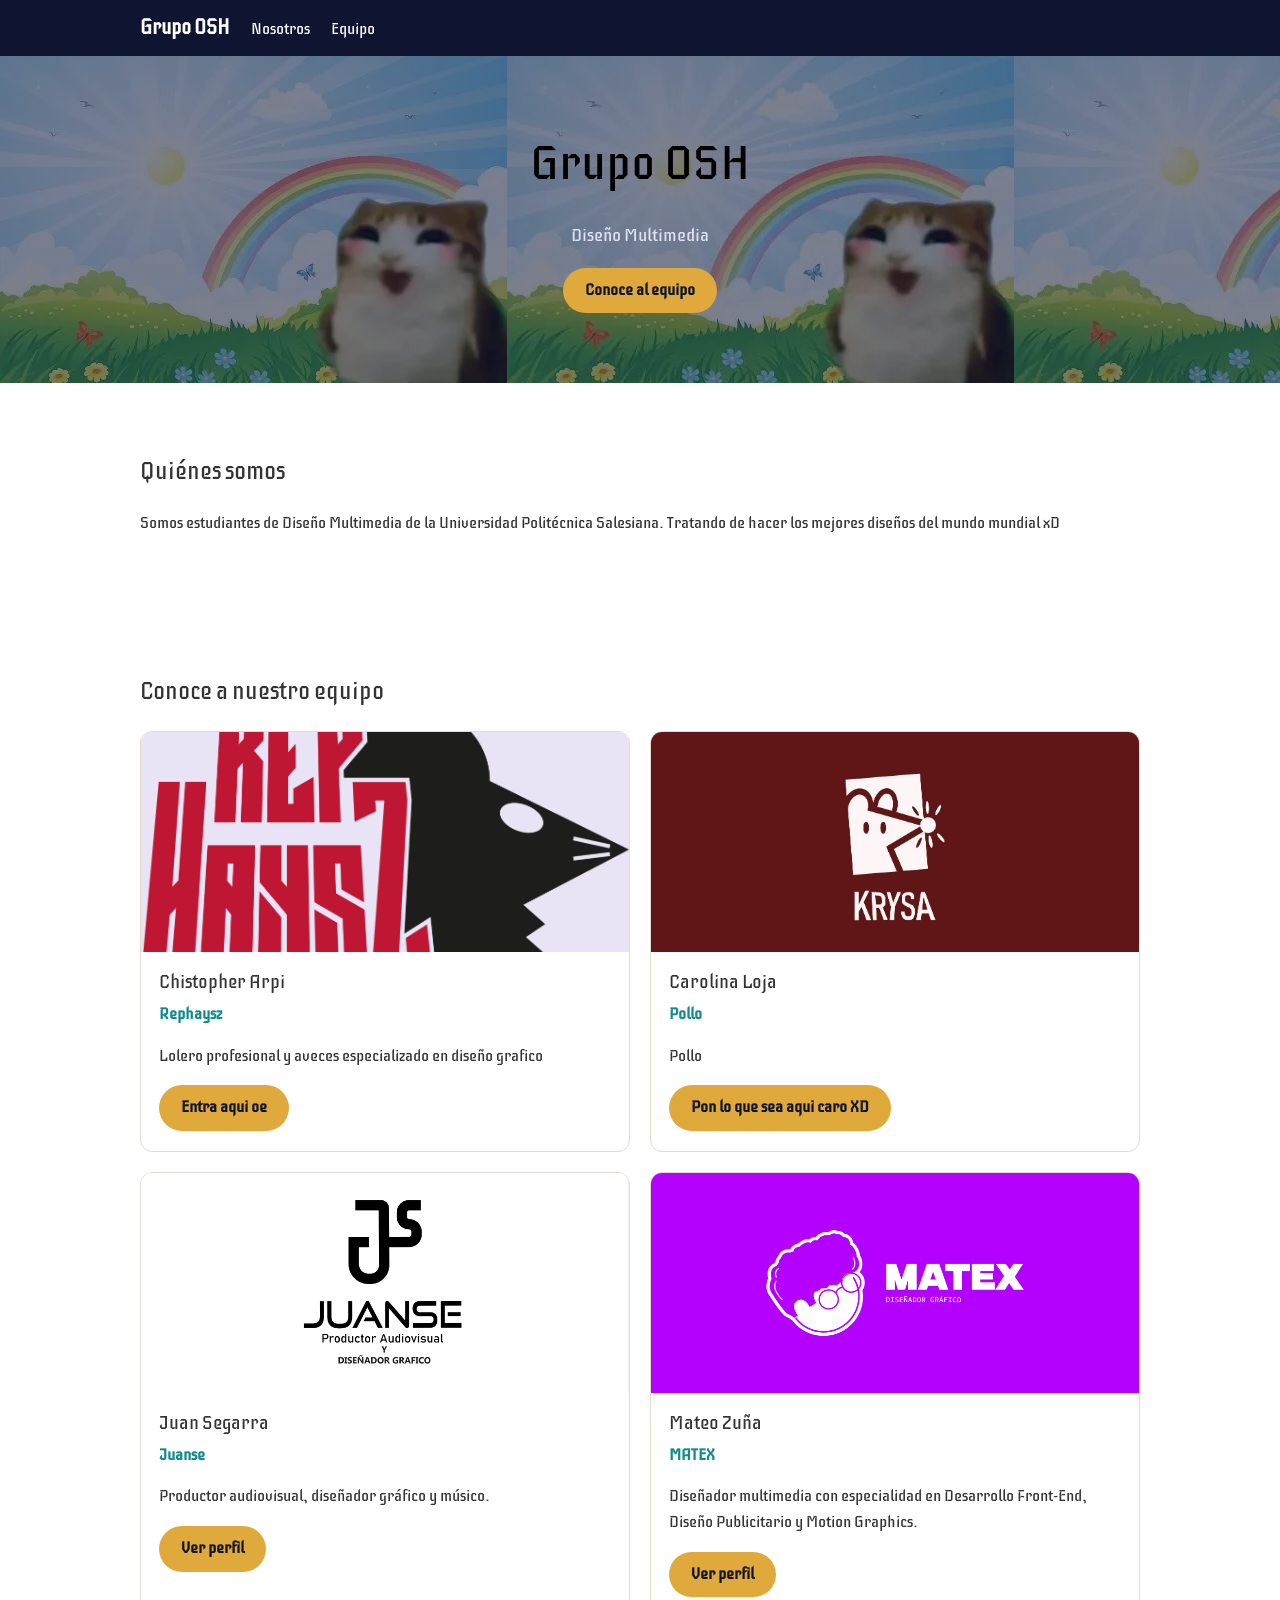
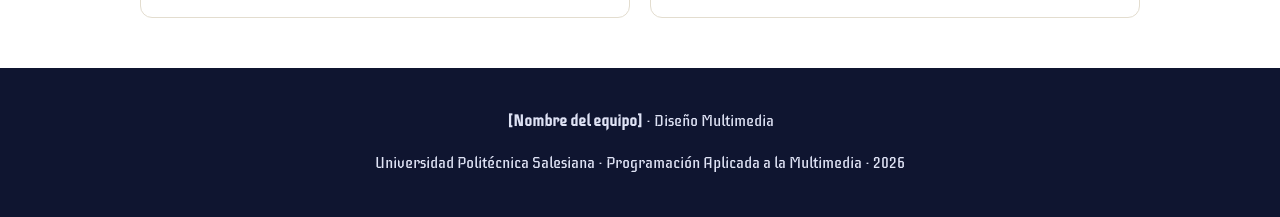
==== commit 66a8b935: "Update index.html" ====
--- a/index.html
+++ b/index.html
@@ -55,33 +55,33 @@
 
           <article class="tarjeta">
             <!-- Imagen: imagenes/integrante2.jpg -->
-            <img src="imagenes/integrante2.jpg" alt="Carolina Loja">
+            <img src="imagenes/WhatsApp Image 2026-11-23 at 11.36.13 AM.jpeg" alt="Carolina Loja">
             <div class="texto">
-              <h3>[Nombre del integrante 2]</h3>
-              <p class="Sobrenombre">[Sobrenombre]</p>
-              <p>[Breve descripción del integrante.]</p>
+              <h3>Carolina Loja</h3>
+              <p class="Sobrenombre">Pollo</p>
+              <p>Pollo</p>
               <a class="boton" href="integrantes/integrante2/index.html">Pon lo que sea aqui caro XD</a>
             </div>
           </article>
 
           <article class="tarjeta">
             <!-- Imagen: imagenes/integrante3.jpg -->
-            <img src="imagenes/integrante3.jpg" alt="[Nombre del integrante 3]">
+            <img src="imagenes/LogoJuanse.png" alt="[Nombre del integrante 3]">
             <div class="texto">
-              <h3>[Nombre del integrante 3]</h3>
-              <p class="Sobrenombre">[Sobrenombre]</p>
-              <p>[Breve descripción del integrante.]</p>
+              <h3>Juan Segarra</h3>
+              <p class="Sobrenombre">Juanse</p>
+              <p>Productor audiovisual, diseñador gráfico y músico.</p>
               <a class="boton" href="integrantes/integrante3/index.html">Ver perfil</a>
             </div>
           </article>
 
           <article class="tarjeta">
             <!-- Imagen: imagenes/integrante4.jpg -->
-            <img src="imagenes/integrante4.jpg" alt="[Nombre del integrante 4]">
+            <img src="imagenes/LogoMATEX.png" alt="[Nombre del integrante 4]">
             <div class="texto">
-              <h3>[Nombre del integrante 4]</h3>
-              <p class="Sobrenombre">[Sobrenombre]</p>
-              <p>[Breve descripción del integrante.]</p>
+              <h3>Mateo Zuña</h3>
+              <p class="Sobrenombre">MATEX</p>
+              <p>Diseñador multimedia con especialidad en Desarrollo Front-End, Diseño Publicitario y Motion Graphics.</p>
               <a class="boton" href="integrantes/integrante4/index.html">Ver perfil</a>
             </div>
           </article>
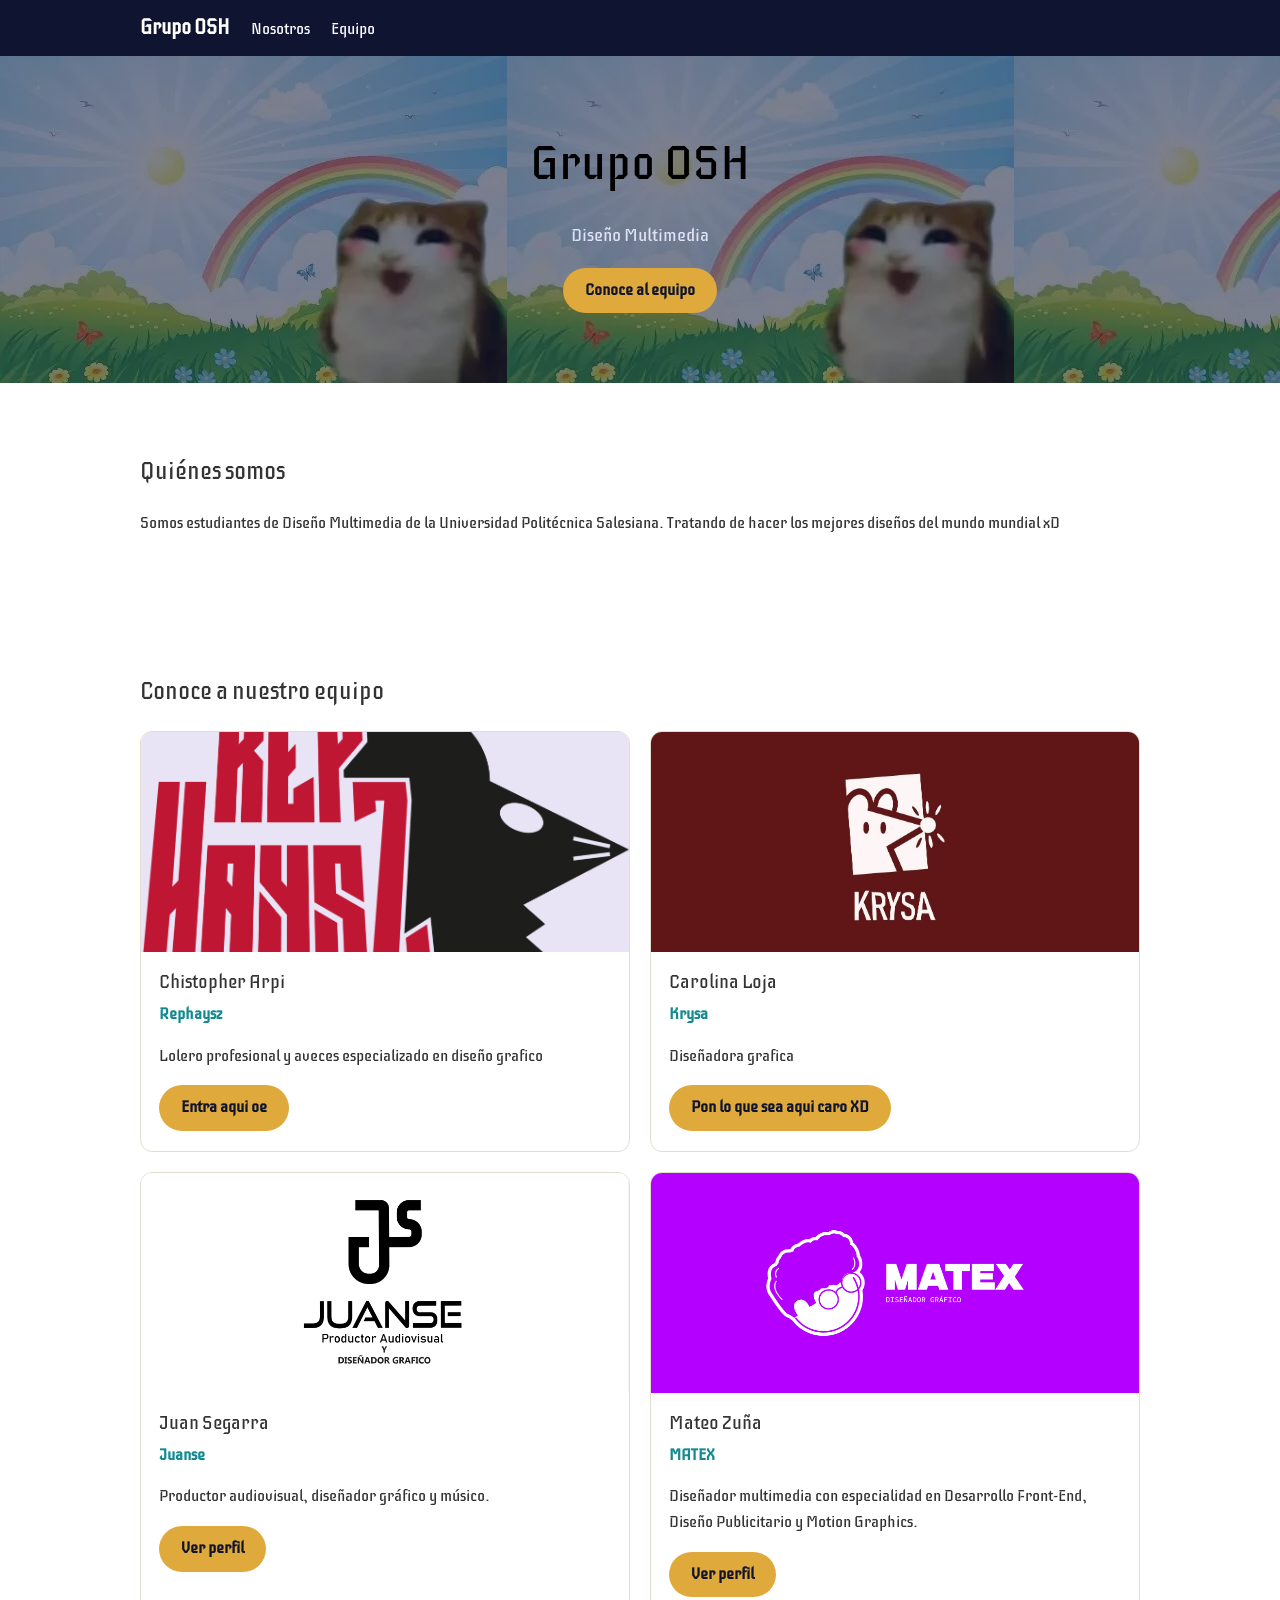
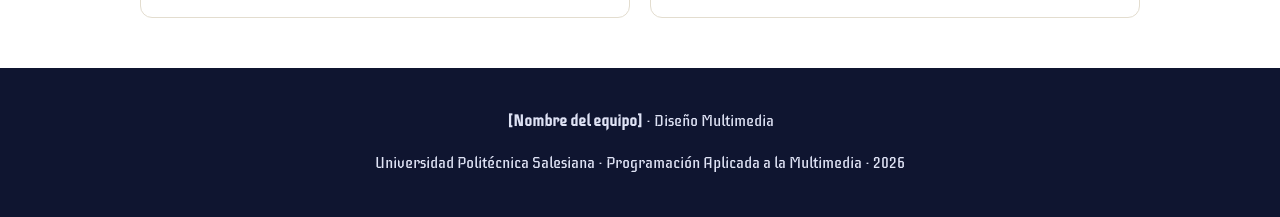
==== commit 0228f380: "Update member details for Carolina Loja" ====
--- a/index.html
+++ b/index.html
@@ -58,8 +58,8 @@
             <img src="imagenes/WhatsApp Image 2026-11-23 at 11.36.13 AM.jpeg" alt="Carolina Loja">
             <div class="texto">
               <h3>Carolina Loja</h3>
-              <p class="Sobrenombre">Pollo</p>
-              <p>Pollo</p>
+              <p class="Sobrenombre">Krysa</p>
+              <p>Diseñadora grafica</p>
               <a class="boton" href="integrantes/integrante2/index.html">Pon lo que sea aqui caro XD</a>
             </div>
           </article>
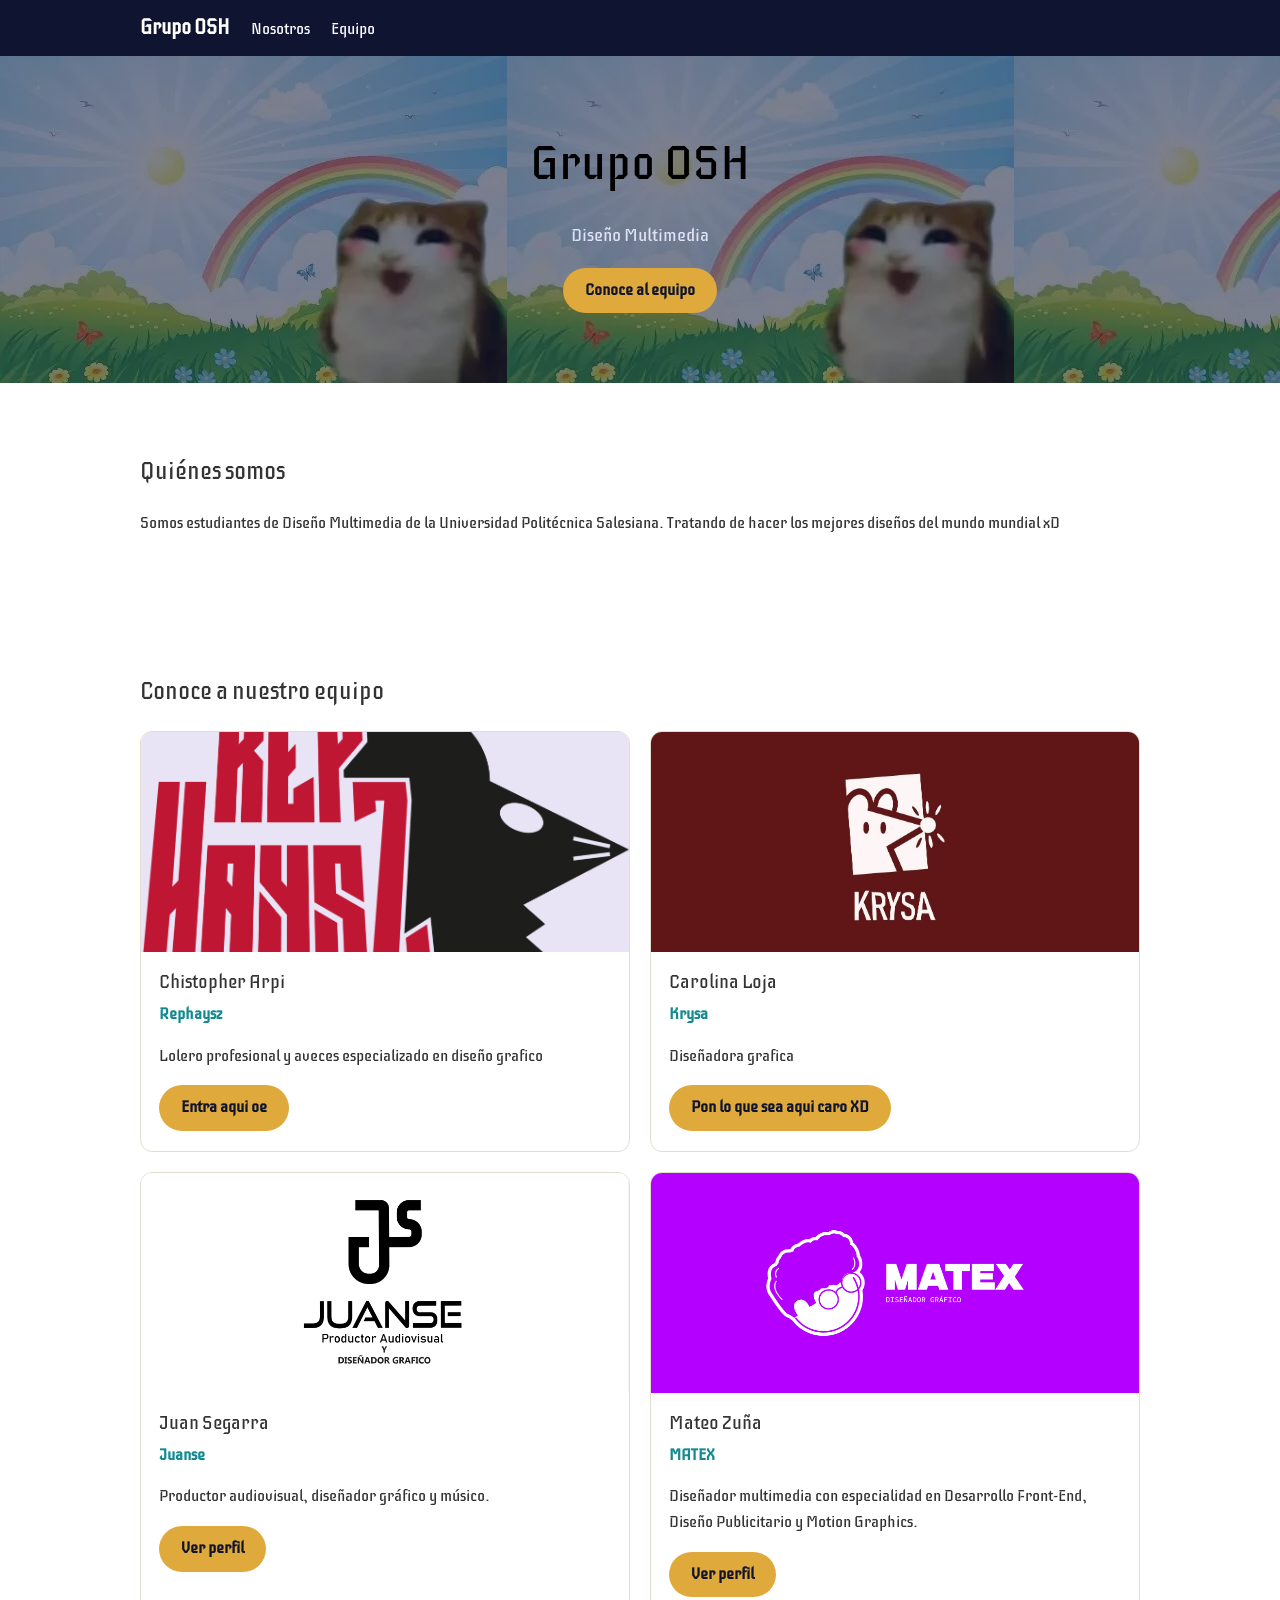
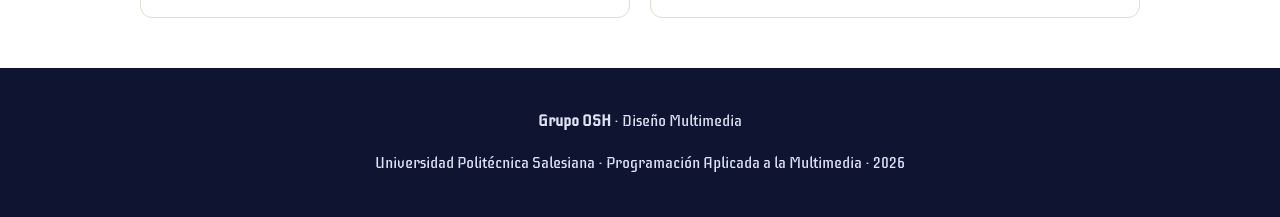
==== commit 11bf63c9: "Update index.html" ====
--- a/index.html
+++ b/index.html
@@ -92,7 +92,7 @@
 
   <!-- Pie de página -->
   <footer class="pie">
-    <p><strong>[Nombre del equipo]</strong> · Diseño Multimedia</p>
+    <p><strong>Grupo OSH</strong> · Diseño Multimedia</p>
     <p>Universidad Politécnica Salesiana · Programación Aplicada a la Multimedia · 2026</p>
   </footer>
 
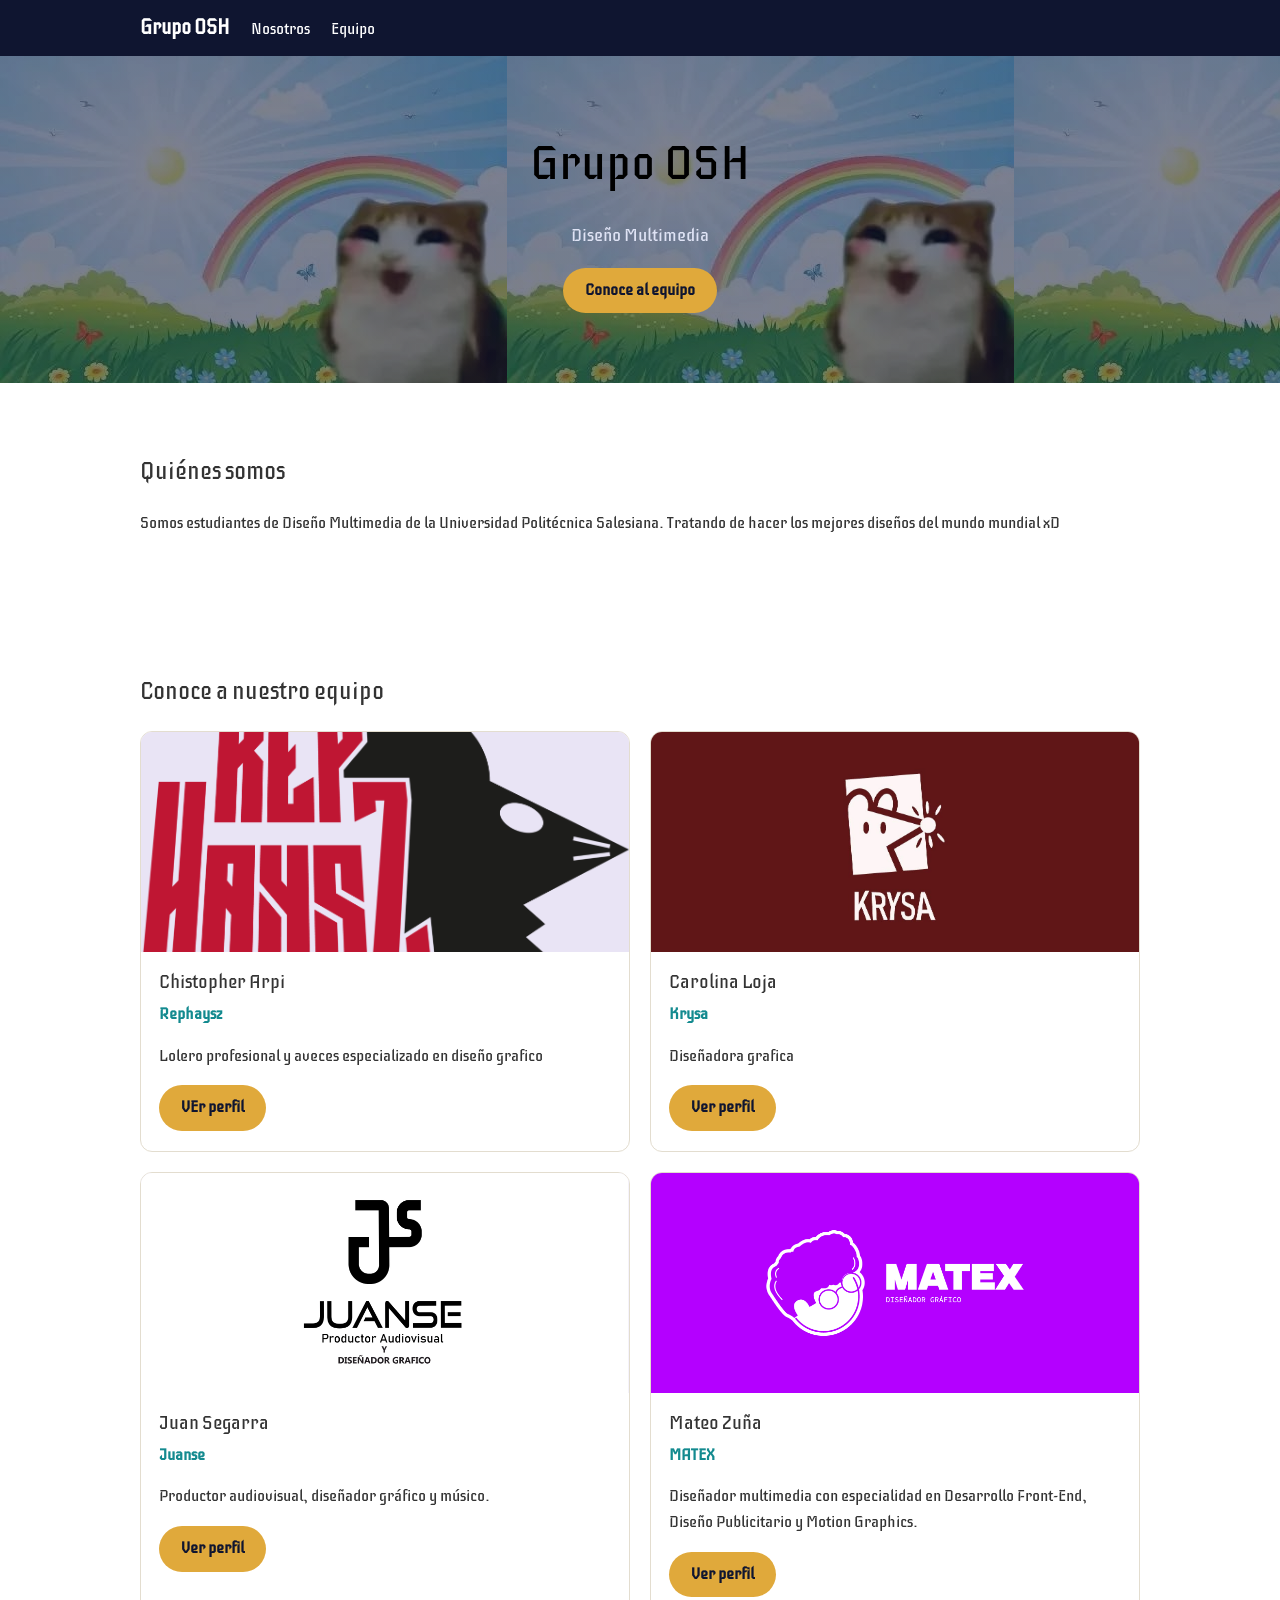
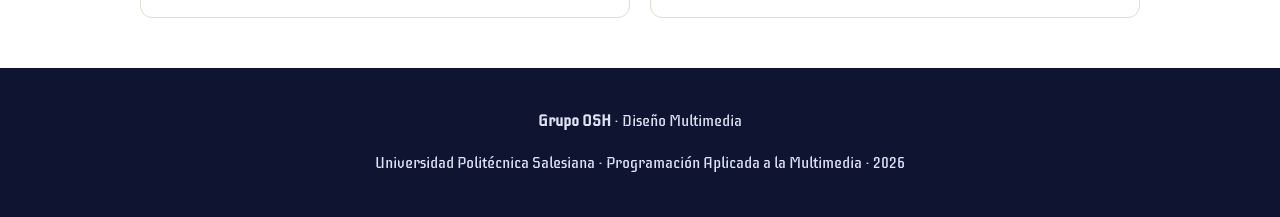
==== commit c69be2aa: "Update index.html" ====
--- a/index.html
+++ b/index.html
@@ -49,7 +49,7 @@
               <h3>Chistopher Arpi</h3>
               <p class="Sobrenombre">Rephaysz</p>
               <p>Lolero profesional y aveces especializado en diseño grafico</p>
-              <a class="boton" href="integrantes/integrante1/index.html">Entra aqui oe</a>
+              <a class="boton" href="integrantes/integrante1/index.html">VEr perfil</a>
             </div>
           </article>
 
@@ -60,7 +60,7 @@
               <h3>Carolina Loja</h3>
               <p class="Sobrenombre">Krysa</p>
               <p>Diseñadora grafica</p>
-              <a class="boton" href="integrantes/integrante2/index.html">Pon lo que sea aqui caro XD</a>
+              <a class="boton" href="integrantes/integrante2/index.html">Ver perfil</a>
             </div>
           </article>
 
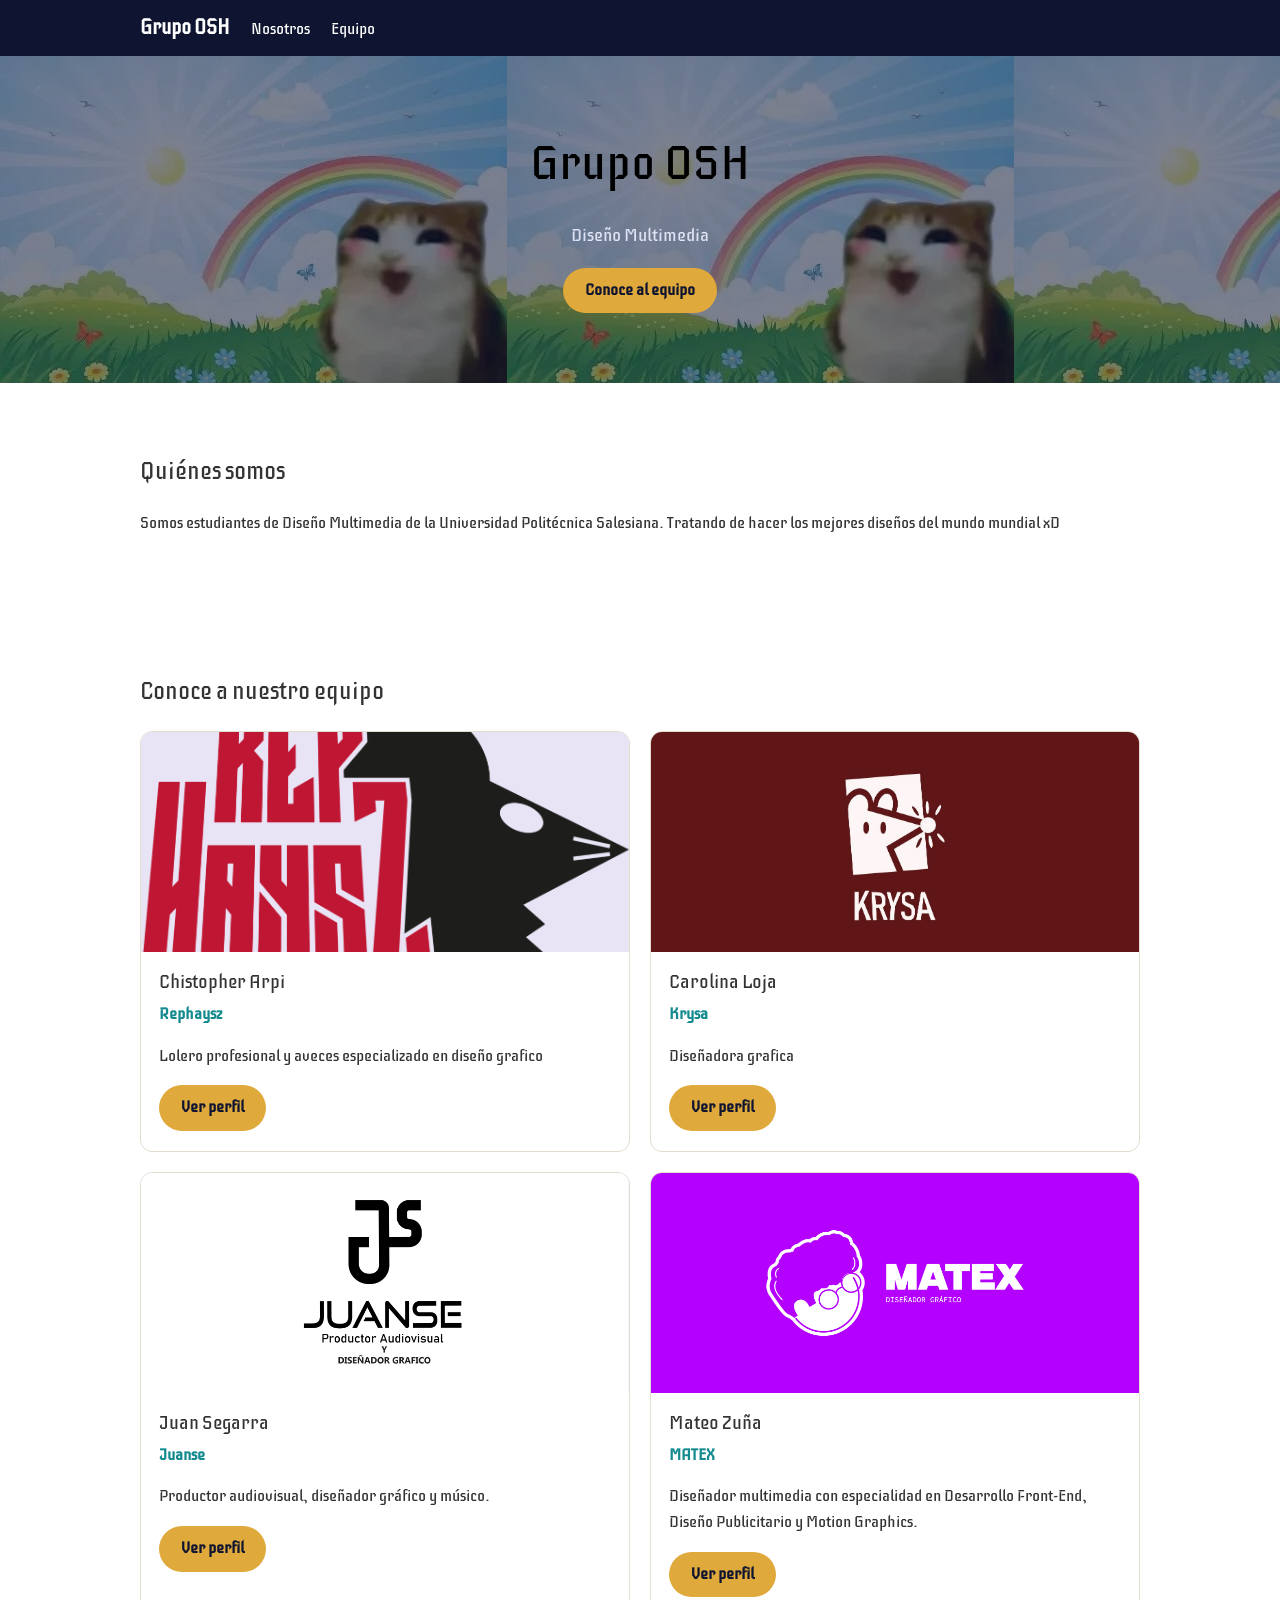
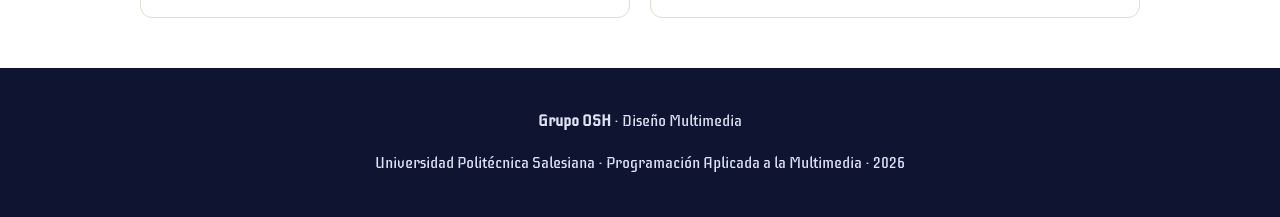
==== commit 3aaeea85: "Update index.html" ====
--- a/index.html
+++ b/index.html
@@ -49,7 +49,7 @@
               <h3>Chistopher Arpi</h3>
               <p class="Sobrenombre">Rephaysz</p>
               <p>Lolero profesional y aveces especializado en diseño grafico</p>
-              <a class="boton" href="integrantes/integrante1/index.html">VEr perfil</a>
+              <a class="boton" href="integrantes/integrante1/index.html">Ver perfil</a>
             </div>
           </article>
 
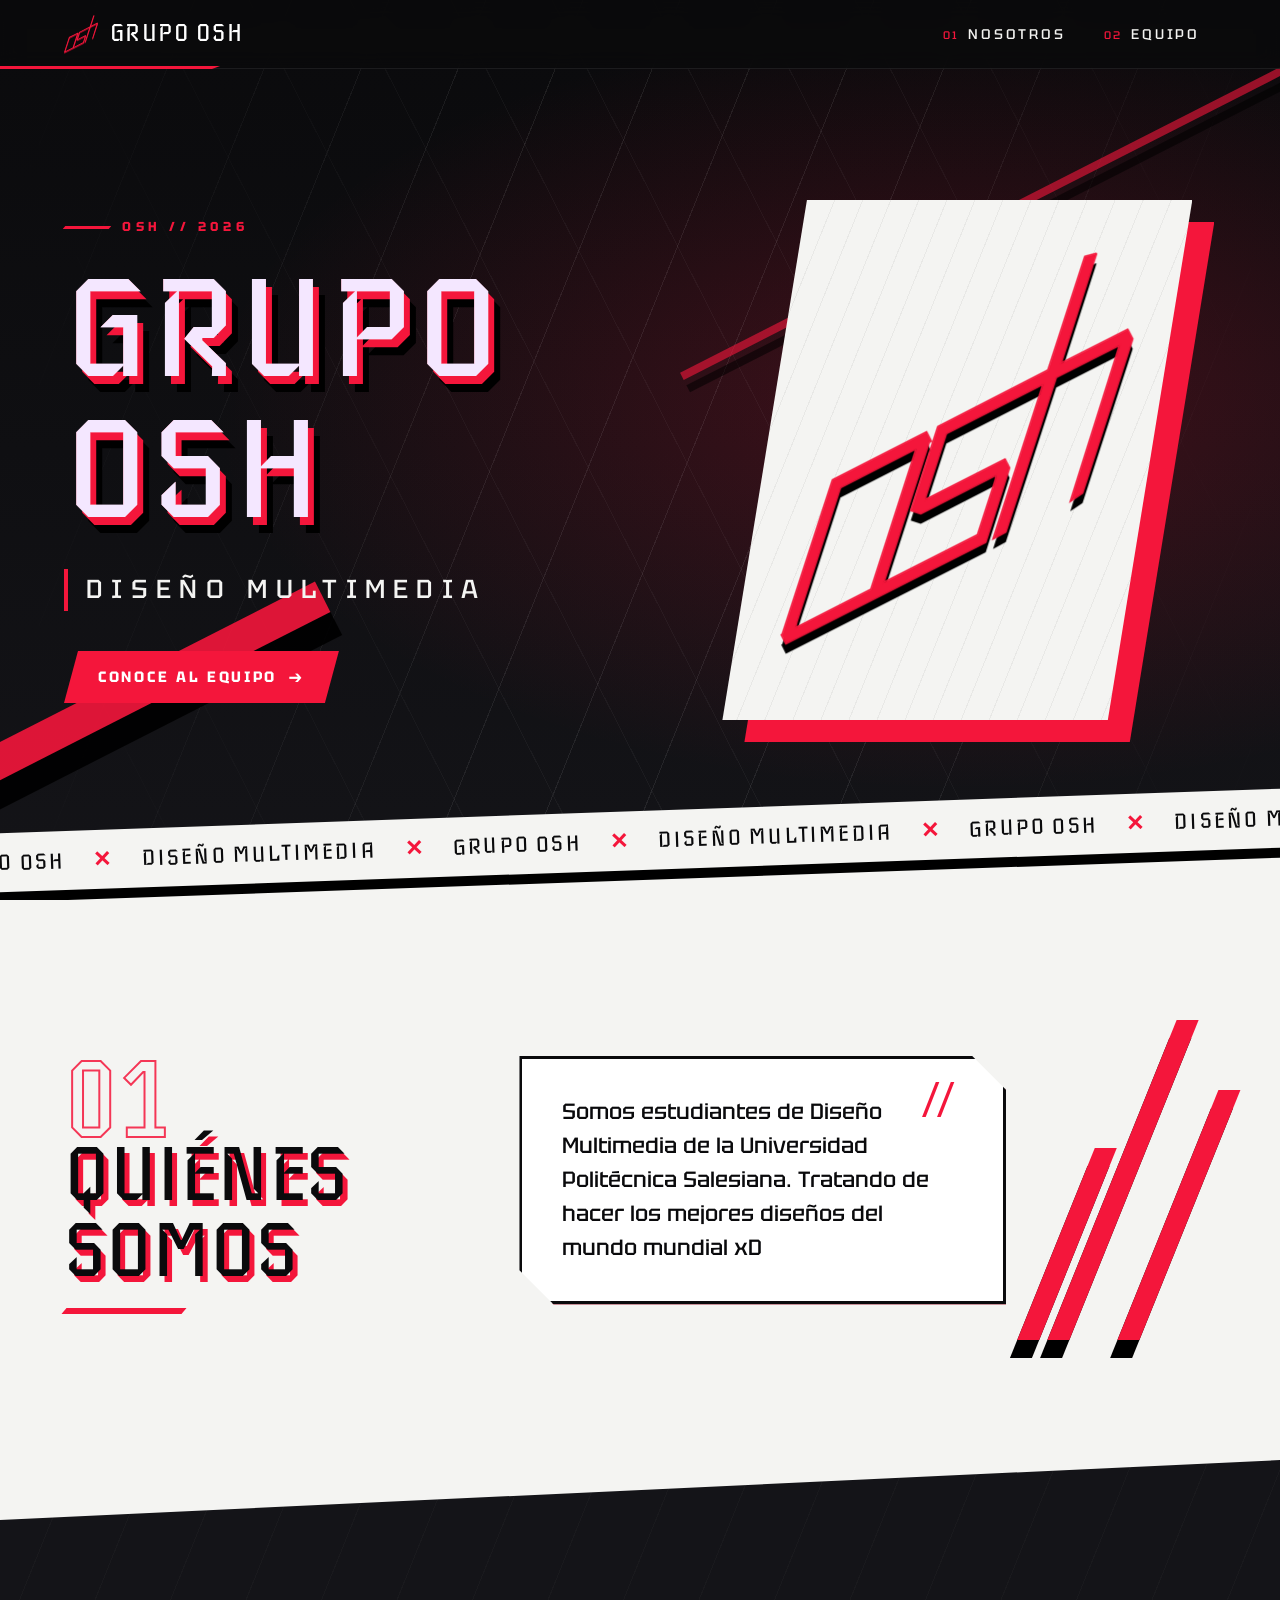
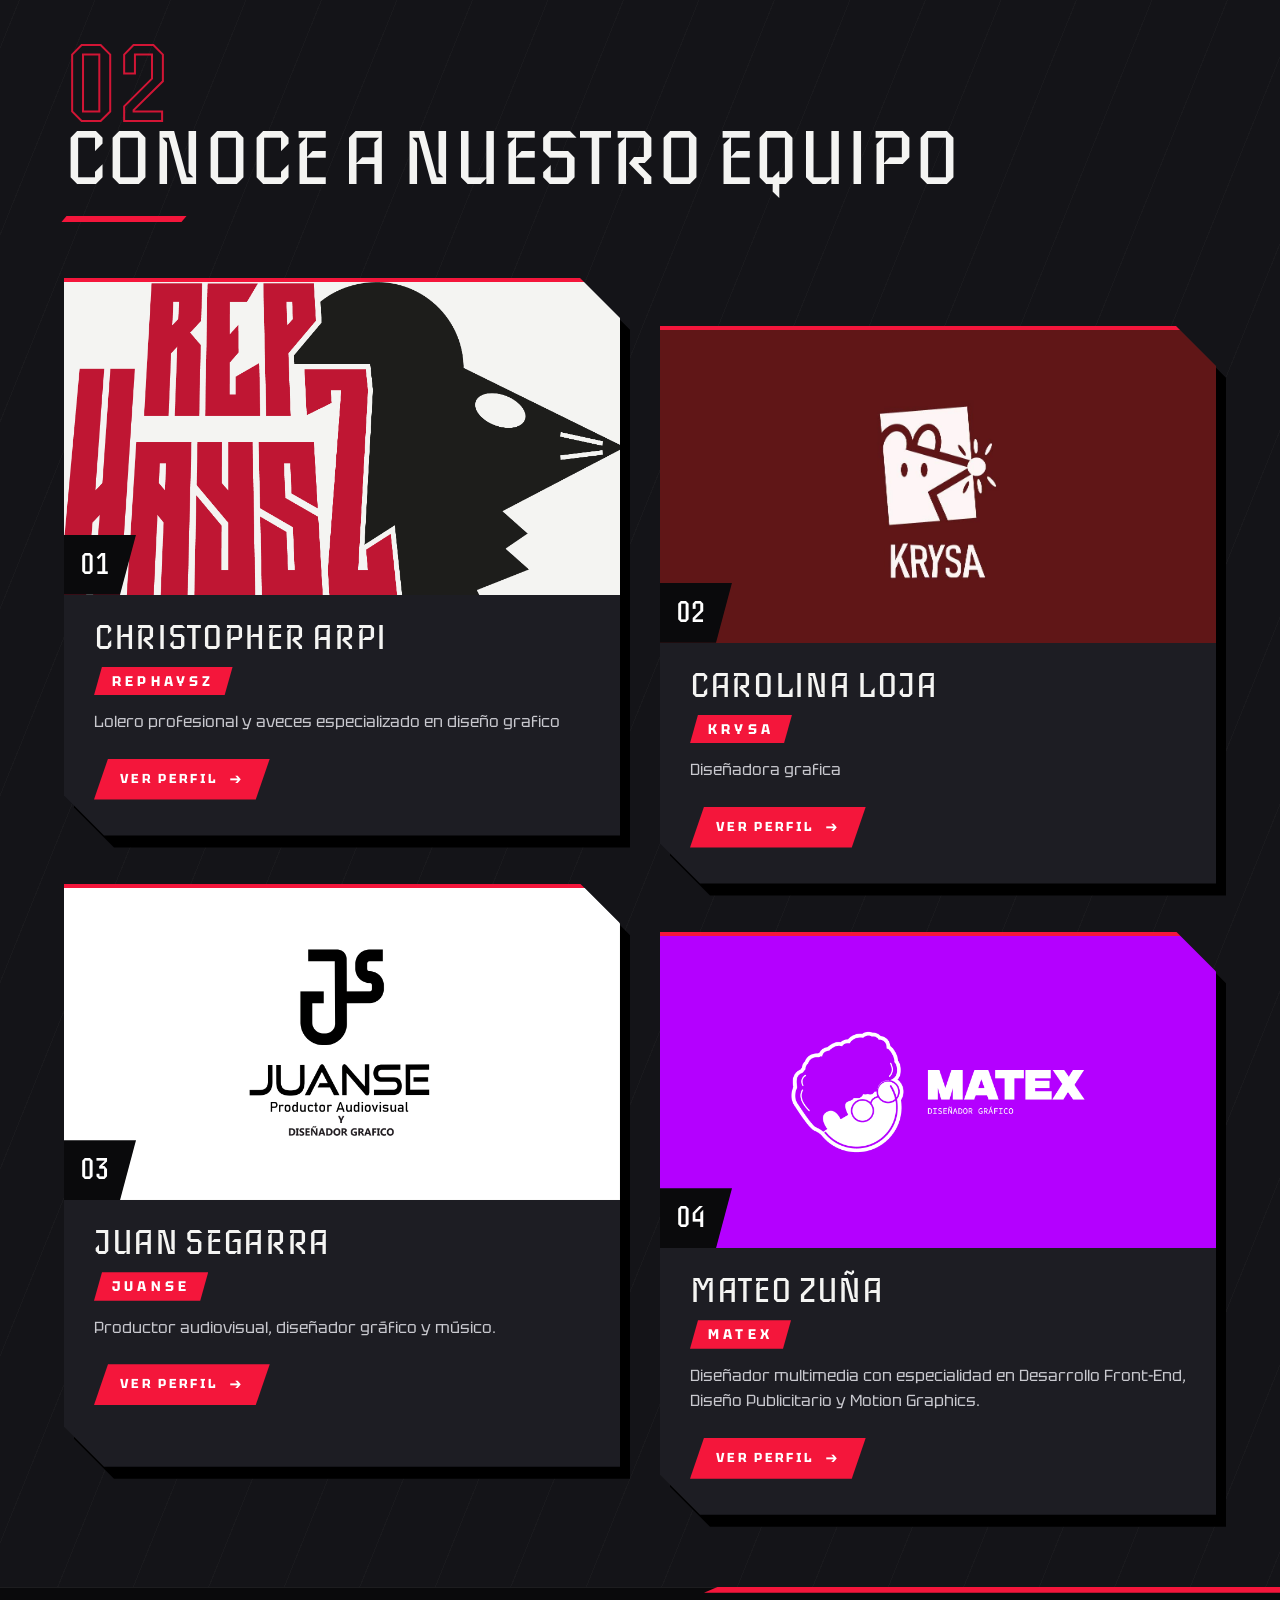
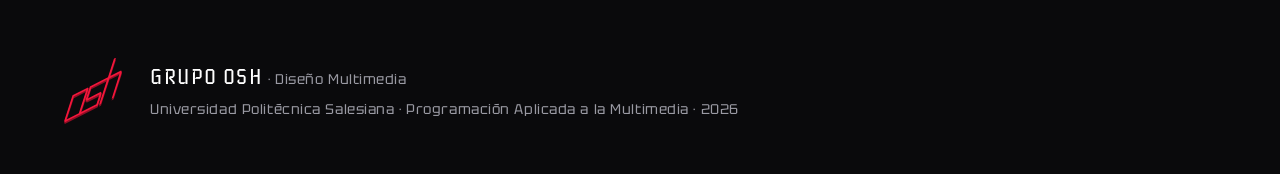
==== commit e448e7a2: "Add files via upload" ====
--- a/index.html
+++ b/index.html
@@ -4,85 +4,155 @@
   <meta charset="UTF-8">
   <meta name="viewport" content="width=device-width, initial-scale=1.0">
   <title>Grupo OSH · Diseño Multimedia</title>
-  <link rel="stylesheet" href="estilos.css">
+  <link rel="icon" type="image/svg+xml" href="imagenes/logo-osh.svg">
   <link rel="preconnect" href="https://fonts.googleapis.com">
   <link rel="preconnect" href="https://fonts.gstatic.com" crossorigin>
-  <link href="https://fonts.googleapis.com/css2?family=Iceberg&display=swap" rel="stylesheet">
+  <!-- Títulos: Iceberg (Cyreal) · Textos: Tektur (Adam Jagosz) -->
+  <link href="https://fonts.googleapis.com/css2?family=Iceberg&family=Tektur:wght@400;500;700;900&display=swap" rel="stylesheet">
+  <link rel="stylesheet" href="estilos.css">
 </head>
 <body>
- 
+
+  <!-- El logo de OSH, dibujado una sola vez y reutilizado en toda la página -->
+  <svg class="oculto" aria-hidden="true">
+    <defs>
+      <path id="osh" pathLength="1" fill-rule="evenodd" d="M1258,1 L1211,13 L1064,466 L625,692 L517,1026 L557,1039 L858,885 L854,905 L783,1123 L410,1312 L591,754 L599,750 L580,713 L205,904 L5,1519 L1,1522 L19,1558 L816,1153 L911,856 L893,821 L576,982 L577,972 L659,720 L1044,523 L845,1140 L896,1112 L1097,496 L1349,368 L1153,990 L1202,957 L1402,342 L1382,304 L1117,438Z M538,781 L358,1340 L58,1493 L63,1470 L237,935Z"/>
+    </defs>
+  </svg>
+
   <!-- Menú -->
   <nav class="menu">
-    <div class="contenedor">
-      <a class="marca" href="index.html">Grupo OSH</a>
-      <a href="#nosotros">Nosotros</a>
-      <a href="#equipo">Equipo</a>
+    <div class="contenedor menu-fila">
+      <a class="marca" href="index.html" aria-label="Grupo OSH, inicio">
+        <svg class="logo-mini" viewBox="0 0 1403 1600" aria-hidden="true">
+          <use href="#osh" class="logo-sombra" transform="translate(0 40)"/>
+          <use href="#osh" class="logo-rojo"/>
+        </svg>
+        <span>Grupo OSH</span>
+      </a>
+      <div class="enlaces">
+        <a href="#nosotros"><small>01</small>Nosotros</a>
+        <a href="#equipo"><small>02</small>Equipo</a>
+      </div>
     </div>
   </nav>
 
-  <!-- Cabecera hecha con HTML y CSS -->
+  <!-- Cabecera -->
   <header class="cabecera">
-        <h1>Grupo OSH</h1>
-    <p>Diseño Multimedia</p>
-    <a class="boton" href="#equipo">Conoce al equipo</a>
+    <div class="rejilla" aria-hidden="true"></div>
+    <div class="franja franja-1" aria-hidden="true"></div>
+    <div class="franja franja-2" aria-hidden="true"></div>
+
+    <div class="contenedor cabecera-fila">
+      <div class="cabecera-texto">
+        <p class="etiqueta" aria-hidden="true"><span></span>OSH // 2026</p>
+        <h1 class="glitch" data-texto="Grupo OSH">Grupo OSH</h1>
+        <p class="lema">Diseño Multimedia</p>
+        <a class="boton" href="#equipo"><span>Conoce al equipo</span></a>
+      </div>
+
+      <div class="cabecera-logo">
+        <svg viewBox="-20 -20 1443 1660" role="img" aria-label="Logo de Grupo OSH">
+          <use href="#osh" class="logo-sombra" transform="translate(0 40)"/>
+          <use href="#osh" class="logo-rojo"/>
+          <use href="#osh" class="logo-trazo"/>
+        </svg>
+      </div>
+    </div>
+
+    <div class="cinta" aria-hidden="true">
+      <div class="cinta-pista">
+        <span>Grupo OSH</span><b>✕</b><span>Diseño Multimedia</span><b>✕</b>
+        <span>Grupo OSH</span><b>✕</b><span>Diseño Multimedia</span><b>✕</b>
+        <span>Grupo OSH</span><b>✕</b><span>Diseño Multimedia</span><b>✕</b>
+        <span>Grupo OSH</span><b>✕</b><span>Diseño Multimedia</span><b>✕</b>
+      </div>
+    </div>
   </header>
 
   <main>
     <!-- Presentación del equipo -->
-    <section class="seccion" id="nosotros">
-      <div class="contenedor">
-        <h1>Quiénes somos</h1>
-        <p>Somos estudiantes de Diseño Multimedia de la Universidad Politécnica Salesiana. Tratando de hacer los mejores diseños del mundo mundial xD</p>
+    <section class="seccion nosotros" id="nosotros">
+      <div class="contenedor nosotros-fila">
+        <div class="titulo-bloque">
+          <span class="numero" aria-hidden="true">01</span>
+          <h2>Quiénes somos</h2>
+        </div>
+        <div class="nosotros-caja">
+          <p>Somos estudiantes de Diseño Multimedia de la Universidad Politécnica Salesiana. Tratando de hacer los mejores diseños del mundo mundial xD</p>
+        </div>
+        <div class="barras" aria-hidden="true">
+          <i></i><i></i><i></i>
+        </div>
       </div>
     </section>
 
     <!-- Tarjetas de los integrantes -->
-    <section class="seccion" id="equipo">
+    <section class="seccion equipo" id="equipo">
       <div class="contenedor">
-        <h1>Conoce a nuestro equipo</h1>
+        <div class="titulo-bloque">
+          <span class="numero" aria-hidden="true">02</span>
+          <h2>Conoce a nuestro equipo</h2>
+        </div>
 
         <div class="tarjetas">
           <article class="tarjeta">
-            <!-- Imagen: imagenes/integrante1.jpg -->
-            <img src="imagenes/integrante1.png" alt="Christopher Arpi">
-            <div class="texto">
-              <h3>Chistopher Arpi</h3>
-              <p class="Sobrenombre">Rephaysz</p>
-              <p>Lolero profesional y aveces especializado en diseño grafico</p>
-              <a class="boton" href="integrantes/integrante1/index.html">Ver perfil</a>
+            <div class="tarjeta-cuerpo">
+              <div class="tarjeta-imagen">
+                <img src="imagenes/integrante1.png" alt="Christopher Arpi">
+                <span class="tarjeta-numero" aria-hidden="true">01</span>
+              </div>
+              <div class="texto">
+                <h3>Christopher Arpi</h3>
+                <p class="sobrenombre">Rephaysz</p>
+                <p>Lolero profesional y aveces especializado en diseño grafico</p>
+                <a class="boton boton-chico" href="integrantes/integrante1/index.html"><span>Ver perfil</span></a>
+              </div>
             </div>
           </article>
 
           <article class="tarjeta">
-            <!-- Imagen: imagenes/integrante2.jpg -->
-            <img src="imagenes/WhatsApp Image 2026-11-23 at 11.36.13 AM.jpeg" alt="Carolina Loja">
-            <div class="texto">
-              <h3>Carolina Loja</h3>
-              <p class="Sobrenombre">Krysa</p>
-              <p>Diseñadora grafica</p>
-              <a class="boton" href="integrantes/integrante2/index.html">Ver perfil</a>
+            <div class="tarjeta-cuerpo">
+              <div class="tarjeta-imagen">
+                <img src="imagenes/WhatsApp Image 2026-11-23 at 11.36.13 AM.jpeg" alt="Carolina Loja">
+                <span class="tarjeta-numero" aria-hidden="true">02</span>
+              </div>
+              <div class="texto">
+                <h3>Carolina Loja</h3>
+                <p class="sobrenombre">Krysa</p>
+                <p>Diseñadora grafica</p>
+                <a class="boton boton-chico" href="integrantes/integrante2/index.html"><span>Ver perfil</span></a>
+              </div>
             </div>
           </article>
 
           <article class="tarjeta">
-            <!-- Imagen: imagenes/integrante3.jpg -->
-            <img src="imagenes/LogoJuanse.png" alt="[Nombre del integrante 3]">
-            <div class="texto">
-              <h3>Juan Segarra</h3>
-              <p class="Sobrenombre">Juanse</p>
-              <p>Productor audiovisual, diseñador gráfico y músico.</p>
-              <a class="boton" href="integrantes/integrante3/index.html">Ver perfil</a>
+            <div class="tarjeta-cuerpo">
+              <div class="tarjeta-imagen">
+                <img src="imagenes/LogoJuanse.png" alt="Juan Segarra">
+                <span class="tarjeta-numero" aria-hidden="true">03</span>
+              </div>
+              <div class="texto">
+                <h3>Juan Segarra</h3>
+                <p class="sobrenombre">Juanse</p>
+                <p>Productor audiovisual, diseñador gráfico y músico.</p>
+                <a class="boton boton-chico" href="integrantes/integrante3/index.html"><span>Ver perfil</span></a>
+              </div>
             </div>
           </article>
 
           <article class="tarjeta">
-            <!-- Imagen: imagenes/integrante4.jpg -->
-            <img src="imagenes/LogoMATEX.png" alt="[Nombre del integrante 4]">
-            <div class="texto">
-              <h3>Mateo Zuña</h3>
-              <p class="Sobrenombre">MATEX</p>
-              <p>Diseñador multimedia con especialidad en Desarrollo Front-End, Diseño Publicitario y Motion Graphics.</p>
-              <a class="boton" href="integrantes/integrante4/index.html">Ver perfil</a>
+            <div class="tarjeta-cuerpo">
+              <div class="tarjeta-imagen">
+                <img src="imagenes/LogoMATEX.png" alt="Mateo Zuña">
+                <span class="tarjeta-numero" aria-hidden="true">04</span>
+              </div>
+              <div class="texto">
+                <h3>Mateo Zuña</h3>
+                <p class="sobrenombre">MATEX</p>
+                <p>Diseñador multimedia con especialidad en Desarrollo Front-End, Diseño Publicitario y Motion Graphics.</p>
+                <a class="boton boton-chico" href="integrantes/integrante4/index.html"><span>Ver perfil</span></a>
+              </div>
             </div>
           </article>
         </div>
@@ -92,8 +162,16 @@
 
   <!-- Pie de página -->
   <footer class="pie">
-    <p><strong>Grupo OSH</strong> · Diseño Multimedia</p>
-    <p>Universidad Politécnica Salesiana · Programación Aplicada a la Multimedia · 2026</p>
+    <div class="contenedor pie-fila">
+      <svg class="logo-pie" viewBox="0 0 1403 1600" aria-hidden="true">
+        <use href="#osh" class="logo-sombra" transform="translate(0 40)"/>
+        <use href="#osh" class="logo-rojo"/>
+      </svg>
+      <div>
+        <p><strong>Grupo OSH</strong> · Diseño Multimedia</p>
+        <p>Universidad Politécnica Salesiana · Programación Aplicada a la Multimedia · 2026</p>
+      </div>
+    </div>
   </footer>
 
 </body>
--- a/estilos.css
+++ b/estilos.css
@@ -1,258 +1,876 @@
-
-/* Colores y fuentes */
+/* =========================================================
+   GRUPO OSH · Página principal
+   Estilo: agresivo y futurista, tomado del logo:
+   trazos rojos inclinados con una sombra dura desplazada.
+   Títulos: Iceberg (Cyreal) · Textos: Tektur (Adam Jagosz)
+   ========================================================= */
+
+:root {
+  --rojo: #f4163b;
+  --rojo-oscuro: #8f0d24;
+  --negro: #0a0a0c;
+  --carbon: #141418;
+  --carbon-2: #1d1d23;
+  --hueso: #f4f4f2;
+  --gris: #9a9aa3;
+  --linea: rgba(255, 255, 255, 0.08);
+
+  /* Los dos ángulos del logo: el trazo empinado y el trazo que sube */
+  --empinado: 112deg;
+  --subida: -27deg;
+
+  --titulos: "Iceberg", "Tektur", sans-serif;
+  --textos: "Tektur", system-ui, sans-serif;
+}
+
+* {
+  box-sizing: border-box;
+}
+
+html {
+  scroll-behavior: smooth;
+  scroll-padding-top: 80px;
+}
+
 body {
   margin: 0;
-  font-family: "Iceberg", sans-serif;
-  background-color: #ffffff;
-  color: #333333;
+  font-family: var(--textos);
+  font-size: 17px;
   line-height: 1.6;
+  background-color: var(--negro);
+  color: var(--hueso);
+  overflow-x: hidden;
 }
 
 h1, h2, h3 {
-  font-family: "Iceberg", sans-serif;
-  font-weight: 500;
-  font-style: bold;
-}
-
-a {
-  color: #138a8f;
+  font-family: var(--titulos);
+  font-weight: 400;
+  line-height: 1;
+  margin: 0;
 }
 
 img {
   max-width: 100%;
-}
-
-/* Contenedor centrado */
+  display: block;
+}
+
+a {
+  color: var(--rojo);
+}
+
+::selection {
+  background: var(--rojo);
+  color: #ffffff;
+}
+
+.oculto {
+  position: absolute;
+  width: 0;
+  height: 0;
+  overflow: hidden;
+}
+
 .contenedor {
   width: 90%;
-  max-width: 1000px;
+  max-width: 1160px;
   margin: 0 auto;
 }
 
-/* Menú superior */
+/* ---------- El logo ---------- */
+.logo-rojo {
+  fill: var(--rojo);
+}
+
+.logo-sombra {
+  fill: #000000;
+}
+
+/* ---------- Botones: paralelogramos con sombra dura ---------- */
+.boton {
+  position: relative;
+  display: inline-block;
+  padding: 14px 34px;
+  font-family: var(--textos);
+  font-weight: 700;
+  font-size: 15px;
+  letter-spacing: 0.18em;
+  text-transform: uppercase;
+  text-decoration: none;
+  color: #ffffff;
+  background-color: var(--rojo);
+  clip-path: polygon(14px 0, 100% 0, calc(100% - 14px) 100%, 0 100%);
+  transition: transform 0.2s, background-color 0.2s;
+}
+
+.boton span {
+  position: relative;
+  z-index: 1;
+}
+
+.boton::after {
+  content: "→";
+  display: inline-block;
+  margin-left: 12px;
+  transition: transform 0.2s;
+}
+
+.boton::before {
+  content: "";
+  position: absolute;
+  inset: 0;
+  background: repeating-linear-gradient(var(--empinado), transparent 0 10px, rgba(0, 0, 0, 0.18) 10px 12px);
+  transform: translateX(-100%);
+  transition: transform 0.35s;
+}
+
+.boton:hover {
+  background-color: #ff2a4f;
+  transform: translate(-3px, -3px);
+}
+
+.boton:hover::before {
+  transform: translateX(0);
+}
+
+.boton:hover::after {
+  transform: translateX(6px);
+}
+
+/* el botón lleva su sombra negra como el logo */
+.cabecera .boton {
+  filter: drop-shadow(6px 8px 0 #000000);
+}
+
+.boton-chico {
+  padding: 10px 26px;
+  font-size: 13px;
+}
+
+/* ---------- Menú ---------- */
 .menu {
-  background-color: #0f1530;
-  padding: 12px 0;
-}
-
-.menu a {
+  position: fixed;
+  top: 0;
+  left: 0;
+  right: 0;
+  z-index: 50;
+  background: rgba(10, 10, 12, 0.82);
+  backdrop-filter: blur(10px);
+  border-bottom: 1px solid var(--linea);
+}
+
+.menu::after {
+  content: "";
+  position: absolute;
+  left: 0;
+  bottom: -1px;
+  width: 220px;
+  height: 3px;
+  background: var(--rojo);
+  clip-path: polygon(0 0, 100% 0, calc(100% - 8px) 100%, 0 100%);
+}
+
+.menu-fila {
+  display: flex;
+  align-items: center;
+  justify-content: space-between;
+  height: 68px;
+}
+
+.marca {
+  display: flex;
+  align-items: center;
+  gap: 12px;
   color: #ffffff;
   text-decoration: none;
-  margin-right: 18px;
-}
-
-.menu a:hover {
-  color: #f3c969;
-}
-
-.marca {
-  font-weight: bold;
+  font-family: var(--titulos);
+  font-size: 24px;
+  letter-spacing: 0.06em;
+  text-transform: uppercase;
+}
+
+.logo-mini {
+  width: 34px;
+  height: 39px;
+  transition: transform 0.3s;
+}
+
+.logo-mini .logo-sombra,
+.logo-pie .logo-sombra {
+  fill: var(--rojo-oscuro);
+}
+
+.marca:hover .logo-mini {
+  transform: rotate(-8deg) scale(1.1);
+}
+
+.enlaces {
+  display: flex;
+  gap: 6px;
+}
+
+.enlaces a {
+  position: relative;
+  padding: 8px 16px;
+  color: var(--hueso);
+  text-decoration: none;
+  font-size: 14px;
+  font-weight: 500;
+  letter-spacing: 0.2em;
+  text-transform: uppercase;
+}
+
+.enlaces small {
+  margin-right: 8px;
+  font-size: 11px;
+  color: var(--rojo);
+}
+
+.enlaces a::after {
+  content: "";
+  position: absolute;
+  left: 16px;
+  right: 16px;
+  bottom: 2px;
+  height: 2px;
+  background: var(--rojo);
+  transform: scaleX(0) skewX(-30deg);
+  transform-origin: left;
+  transition: transform 0.25s;
+}
+
+.enlaces a:hover::after {
+  transform: scaleX(1) skewX(-30deg);
+}
+
+/* ---------- Cabecera ---------- */
+.cabecera {
+  position: relative;
+  min-height: 100vh;
+  padding: 110px 0 90px;
+  display: flex;
+  align-items: center;
+  overflow: hidden;
+  background:
+    radial-gradient(ellipse at 75% 45%, rgba(244, 22, 59, 0.22), transparent 55%),
+    linear-gradient(180deg, var(--negro), var(--carbon));
+}
+
+/* rejilla de líneas inclinadas, como las del logo */
+.rejilla {
+  position: absolute;
+  inset: 0;
+  background:
+    repeating-linear-gradient(var(--empinado), var(--linea) 0 1px, transparent 1px 90px),
+    repeating-linear-gradient(63deg, rgba(255, 255, 255, 0.04) 0 1px, transparent 1px 90px);
+  mask-image: linear-gradient(90deg, transparent, #000000 40%, #000000 70%, transparent);
+  -webkit-mask-image: linear-gradient(90deg, transparent, #000000 40%, #000000 70%, transparent);
+  animation: avanzar 18s linear infinite;
+}
+
+/* franjas rojas que cruzan la cabecera */
+.franja {
+  position: absolute;
+  background: var(--rojo);
+  transform: rotate(var(--subida));
+  box-shadow: 0 26px 0 #000000;
+}
+
+.franja-1 {
+  width: 52%;
+  height: 34px;
+  left: -24%;
+  bottom: 15%;
+  opacity: 0.9;
+}
+
+.franja-2 {
+  width: 60%;
+  height: 8px;
+  right: -10%;
+  top: 22%;
+  opacity: 0.6;
+  box-shadow: 0 14px 0 rgba(0, 0, 0, 0.9);
+}
+
+.cabecera-fila {
+  position: relative;
+  z-index: 2;
+  display: grid;
+  grid-template-columns: 1.15fr 1fr;
+  align-items: center;
+  gap: 40px;
+}
+
+.etiqueta {
+  display: flex;
+  align-items: center;
+  gap: 12px;
+  margin: 0 0 22px;
+  font-size: 13px;
+  font-weight: 700;
+  letter-spacing: 0.35em;
+  color: var(--rojo);
+}
+
+.etiqueta span {
+  width: 46px;
+  height: 3px;
+  background: var(--rojo);
+  transform: skewX(-40deg);
+}
+
+.cabecera h1 {
+  font-size: clamp(64px, 11vw, 150px);
+  text-transform: uppercase;
+  letter-spacing: 0.02em;
+  color: #ffffff;
+  text-shadow: 6px 8px 0 var(--rojo), 12px 16px 0 #000000;
+}
+
+.lema {
+  margin: 28px 0 40px;
+  padding-left: 18px;
+  border-left: 4px solid var(--rojo);
+  font-size: clamp(18px, 2.2vw, 26px);
+  font-weight: 500;
+  letter-spacing: 0.32em;
+  text-transform: uppercase;
+  color: var(--hueso);
+}
+
+/* efecto glitch sobre el título */
+.glitch {
+  position: relative;
+}
+
+.glitch::before,
+.glitch::after {
+  content: attr(data-texto);
+  position: absolute;
+  inset: 0;
+  text-shadow: none;
+  pointer-events: none;
+}
+
+.glitch::before {
+  color: var(--rojo);
+  animation: glitch-1 5s infinite steps(1);
+}
+
+.glitch::after {
+  color: #00e5ff;
+  mix-blend-mode: screen;
+  animation: glitch-2 5s infinite steps(1);
+}
+
+.cabecera-logo {
+  position: relative;
+  justify-self: center;
+  width: min(100%, 470px);
+  padding: 48px 54px;
+  animation: flotar 6s ease-in-out infinite;
+}
+
+/* placa clara inclinada: el logo sobre su fondo original */
+.cabecera-logo::before {
+  content: "";
+  position: absolute;
+  inset: 0;
+  background:
+    repeating-linear-gradient(var(--empinado), rgba(0, 0, 0, 0.05) 0 1px, transparent 1px 26px),
+    var(--hueso);
+  clip-path: polygon(18% 0, 100% 0, 82% 100%, 0 100%);
+  filter: drop-shadow(0 0 0 #000000);
+}
+
+/* contorno rojo desplazado detrás de la placa */
+.cabecera-logo::after {
+  content: "";
+  position: absolute;
+  inset: 0;
+  z-index: -1;
+  background: var(--rojo);
+  clip-path: polygon(18% 0, 100% 0, 82% 100%, 0 100%);
+  transform: translate(22px, 22px);
+}
+
+.cabecera-logo svg {
+  position: relative;
+  width: 100%;
+  height: auto;
+  overflow: visible;
+  z-index: 1;
+}
+
+.cabecera-logo .logo-sombra {
+  fill: #000000;
+  opacity: 0;
+  animation: aparecer 0.4s 1.5s forwards;
+}
+
+.cabecera-logo .logo-rojo {
+  opacity: 0;
+  animation: aparecer 0.5s 1.3s forwards;
+}
+
+/* el logo se dibuja trazo a trazo al cargar */
+.logo-trazo {
+  fill: none;
+  stroke: var(--rojo);
+  stroke-width: 6;
+  stroke-dasharray: 1;
+  stroke-dashoffset: 1;
+  animation: dibujar 1.6s 0.2s ease-out forwards;
+}
+
+/* cinta inclinada con el nombre en movimiento */
+.cinta {
+  position: absolute;
+  left: -5%;
+  right: -5%;
+  bottom: 30px;
+  z-index: 3;
+  padding: 12px 0;
+  background: var(--hueso);
+  color: var(--negro);
+  transform: rotate(-2deg);
+  box-shadow: 0 10px 0 #000000;
+  overflow: hidden;
+}
+
+.cinta-pista {
+  display: flex;
+  gap: 28px;
+  width: max-content;
+  animation: deslizar 26s linear infinite;
+  font-family: var(--titulos);
+  font-size: 22px;
+  text-transform: uppercase;
+  letter-spacing: 0.1em;
+  white-space: nowrap;
+}
+
+.cinta-pista b {
+  color: var(--rojo);
+}
+
+/* ---------- Secciones ---------- */
+.seccion {
+  position: relative;
+  padding: 120px 0;
+}
+
+.titulo-bloque {
+  position: relative;
+  margin-bottom: 56px;
+}
+
+.numero {
+  display: block;
+  margin-bottom: -18px;
+  font-family: var(--titulos);
+  font-size: 110px;
+  line-height: 1;
+  color: transparent;
+  -webkit-text-stroke: 2px var(--rojo);
+  opacity: 0.85;
+}
+
+.titulo-bloque h2 {
+  position: relative;
+  font-size: clamp(42px, 6vw, 76px);
+  text-transform: uppercase;
+}
+
+.titulo-bloque h2::after {
+  content: "";
+  display: block;
+  width: 120px;
+  height: 6px;
+  margin-top: 18px;
+  background: var(--rojo);
+  transform: skewX(-40deg);
+  transform-origin: left;
+}
+
+/* ---------- Quiénes somos: fondo claro, como el logo original ---------- */
+.nosotros {
+  background-color: var(--hueso);
+  color: var(--negro);
+  clip-path: polygon(0 60px, 100% 0, 100% calc(100% - 60px), 0 100%);
+  margin: -60px 0;
+  padding: 180px 0;
+  z-index: 2;
+}
+
+.nosotros .titulo-bloque h2 {
+  color: var(--negro);
+  text-shadow: 5px 6px 0 var(--rojo);
+}
+
+.nosotros-fila {
+  display: grid;
+  grid-template-columns: 1fr 1.2fr 160px;
+  align-items: center;
+  gap: 50px;
+}
+
+.nosotros .titulo-bloque {
+  margin-bottom: 0;
+}
+
+.nosotros-caja {
+  position: relative;
+  padding: 36px 40px;
+  background: #ffffff;
+  border: 3px solid var(--negro);
+  box-shadow: 14px 14px 0 var(--rojo), 14px 14px 0 3px var(--negro);
+  clip-path: polygon(0 0, calc(100% - 34px) 0, 100% 34px, 100% 100%, 34px 100%, 0 calc(100% - 34px));
+}
+
+.nosotros-caja::before {
+  content: "//";
+  position: absolute;
+  top: 10px;
+  right: 50px;
+  font-family: var(--titulos);
+  font-size: 40px;
+  color: var(--rojo);
+}
+
+.nosotros-caja p {
+  margin: 0;
+  font-size: clamp(18px, 1.8vw, 22px);
+  font-weight: 500;
+  line-height: 1.55;
+}
+
+/* barras rojas con sombra negra: el trazo del logo */
+.barras {
+  position: relative;
+  height: 320px;
+}
+
+.barras i {
+  position: absolute;
+  bottom: 0;
+  width: 22px;
+  background: var(--rojo);
+  transform: skewX(-22deg);
+  box-shadow: 0 18px 0 #000000;
+}
+
+.barras i:nth-child(1) { left: 0;   height: 60%; }
+.barras i:nth-child(2) { left: 56px; height: 100%; }
+.barras i:nth-child(3) { left: 112px; height: 78%; }
+
+/* ---------- Equipo ---------- */
+.equipo {
+  background:
+    repeating-linear-gradient(var(--empinado), rgba(255, 255, 255, 0.025) 0 1px, transparent 1px 70px),
+    var(--carbon);
+  padding-top: 170px;
+}
+
+.tarjetas {
+  display: grid;
+  grid-template-columns: repeat(2, 1fr);
+  gap: 48px 40px;
+}
+
+/* la sombra dura va en el contenedor, porque el recorte la cortaría */
+.tarjeta {
+  filter: drop-shadow(10px 12px 0 #000000);
+  transition: filter 0.25s, transform 0.25s;
+}
+
+.tarjeta:nth-child(even) {
+  transform: translateY(48px);
+}
+
+.tarjeta-cuerpo {
+  position: relative;
+  height: 100%;
+  background: var(--carbon-2);
+  border-top: 4px solid var(--rojo);
+  clip-path: polygon(0 0, calc(100% - 40px) 0, 100% 40px, 100% 100%, 40px 100%, 0 calc(100% - 40px));
+}
+
+.tarjeta:hover {
+  filter: drop-shadow(10px 12px 0 var(--rojo));
+}
+
+.tarjeta:hover .tarjeta-cuerpo {
+  transform: translate(-4px, -4px);
+}
+
+.tarjeta-cuerpo {
+  transition: transform 0.25s;
+}
+
+.tarjeta-imagen {
+  position: relative;
+  aspect-ratio: 16 / 9;
+  overflow: hidden;
+  background: var(--hueso);
+}
+
+.tarjeta-imagen img {
+  width: 100%;
+  height: 100%;
+  object-fit: cover;
+  transition: transform 0.5s;
+}
+
+/* barrido de líneas rojas al pasar el ratón */
+.tarjeta-imagen::after {
+  content: "";
+  position: absolute;
+  inset: 0;
+  background: repeating-linear-gradient(var(--empinado), rgba(244, 22, 59, 0.55) 0 3px, transparent 3px 14px);
+  transform: translateX(-105%);
+  transition: transform 0.45s;
+}
+
+.tarjeta:hover .tarjeta-imagen img {
+  transform: scale(1.06);
+}
+
+.tarjeta:hover .tarjeta-imagen::after {
+  transform: translateX(105%);
+}
+
+.tarjeta-numero {
+  position: absolute;
+  left: 0;
+  bottom: 0;
+  z-index: 1;
+  padding: 6px 26px 6px 16px;
+  font-family: var(--titulos);
+  font-size: 30px;
+  color: #ffffff;
+  background: var(--negro);
+  clip-path: polygon(0 0, 100% 0, calc(100% - 16px) 100%, 0 100%);
+}
+
+.texto {
+  padding: 26px 30px 36px;
+}
+
+.texto h3 {
+  font-size: 34px;
+  text-transform: uppercase;
+  letter-spacing: 0.02em;
+}
+
+.sobrenombre {
+  display: inline-block;
+  margin: 12px 0 14px;
+  padding: 3px 18px;
+  font-weight: 700;
+  font-size: 14px;
+  letter-spacing: 0.3em;
+  text-transform: uppercase;
+  color: #ffffff;
+  background: var(--rojo);
+  clip-path: polygon(8px 0, 100% 0, calc(100% - 8px) 100%, 0 100%);
+}
+
+.texto p:not(.sobrenombre) {
+  margin: 0 0 24px;
+  color: #c9c9cf;
+  font-size: 16px;
+}
+
+/* ---------- Pie ---------- */
+.pie {
+  position: relative;
+  background: var(--negro);
+  padding: 70px 0 50px;
+  border-top: 1px solid var(--linea);
+}
+
+.pie::before {
+  content: "";
+  position: absolute;
+  top: -1px;
+  right: 0;
+  width: 45%;
+  height: 6px;
+  background: var(--rojo);
+  clip-path: polygon(14px 0, 100% 0, 100% 100%, 0 100%);
+}
+
+.pie-fila {
+  display: flex;
+  align-items: center;
+  gap: 28px;
+}
+
+.logo-pie {
+  flex: none;
+  width: 58px;
+  height: 66px;
+}
+
+.pie p {
+  margin: 4px 0;
+  color: var(--gris);
+  font-size: 14px;
+  letter-spacing: 0.04em;
+}
+
+.pie strong {
+  font-family: var(--titulos);
+  font-weight: 400;
   font-size: 20px;
-}
-
-/* Cabecera */
-.cabecera {
-  background-image: 
-    linear-gradient(rgba(15, 23, 58, 0.55), rgba(15, 23, 58, 0.55)),
-    url('imagenes/portada.jpeg');
-  color: #000000;
-  text-align: center;
-  padding: 70px 20px;
-  
-}
-
-.cabecera h1 {
-  color: #000000;
-  font-size: 48px;
-  margin: 0 0 10px;
-}
-
-.cabecera p {
-  color: #dfe3f5;
-  font-size: 18px;
-}
-
-.dorado {
-  color: #f3c969;
-}
-
-/* Botones */
-.boton {
-  display: inline-block;
-  background-color: #e0a93b;
-  color: #0f1530;
-  padding: 10px 22px;
-  border-radius: 25px;
-  text-decoration: none;
-  font-weight: bold;
-}
-
-.boton:hover {
-  background-color: #f3c969;
-}
-
-/* Secciones */
-.seccion {
-  padding: 50px 0;
-}
-
-/* Tarjetas (integrantes y proyectos) */
-.tarjetas {
-  display: flex;
-  flex-wrap: wrap;
-  gap: 20px;
-}
-
-.tarjeta {
-  flex: 1 1 400px;
-  background-color: #ffffff;
-  border: 1px solid #e3ddcf;
-  border-radius: 12px;
-  overflow: hidden;
-  margin: 0;
-}
-
-.tarjeta img {
-  width: 100%;
-  height: 220px;
-  object-fit: cover;
-  display: block;
-  background-color: #e9e4f5;
-}
-
-.tarjeta .texto,
-.tarjeta figcaption {
-  padding: 15px 18px 20px;
-}
-
-.tarjeta h3 {
-  margin: 0 0 5px;
-}
-
-.Sobrenombre {
-  color: #138a8f;
-  font-weight: bold;
-  margin: 0 0 10px;
-}
-
-/* Página personal: presentación */
-.perfil {
-  display: flex;
-  flex-wrap: wrap;
-  align-items: center;
-  gap: 30px;
-  text-align: left;
-}
-
-.perfil img {
-  width: 180px;
-  height: 180px;
-  border-radius: 50%;
-  object-fit: cover;
-  border: 4px solid #f3c969;
-  background-color: #2b3570;
-}
-
-.perfil div {
-  flex: 1 1 300px;
-}
-
-/* Audio y video */
-.multimedia {
-  background-color: #ffffff;
-  border: 1px solid #e3ddcf;
-  border-radius: 12px;
-  padding: 20px;
-  margin-bottom: 20px;
-}
-
-audio,
-video {
-  width: 100%;
-  margin: 10px 0;
-}
-
-/* Formulario */
-form {
-  background-color: #ffffff;
-  border: 1px solid #e3ddcf;
-  border-radius: 12px;
-  padding: 20px;
-  max-width: 650px;
-}
-
-label {
-  display: block;
-  font-weight: bold;
-  margin-top: 12px;
-}
-
-input[type="text"],
-input[type="email"],
-select,
-textarea {
-  width: 100%;
-  padding: 8px;
-  margin-top: 5px;
-  border: 1px solid #cccccc;
-  border-radius: 6px;
-  box-sizing: border-box;
-  font-size: 15px;
-}
-
-fieldset {
-  margin-top: 12px;
-  border: 1px solid #cccccc;
-  border-radius: 6px;
-}
-
-fieldset label {
-  display: inline;
-  font-weight: normal;
-  margin-right: 15px;
-}
-
-button {
-  margin-top: 15px;
-  background-color: #0f1530;
   color: #ffffff;
-  border: none;
-  padding: 10px 25px;
-  border-radius: 25px;
-  font-size: 15px;
-  cursor: pointer;
-}
-
-button:hover {
-  background-color: #138a8f;
-}
-
-.aviso {
-  background-color: #e6f4f4;
-  border-left: 4px solid #138a8f;
-  padding: 10px 15px;
-}
-
-/* Pie de página */
-.pie {
-  background-color: #0f1530;
-  color: #dfe3f5;
-  text-align: center;
-  padding: 25px 0;
-}
-
-.pie a {
-  color: #f3c969;
-}
-
-/* Celulares */
+  text-transform: uppercase;
+  letter-spacing: 0.08em;
+}
+
+/* ---------- Animaciones ---------- */
+@keyframes dibujar {
+  to { stroke-dashoffset: 0; }
+}
+
+@keyframes aparecer {
+  to { opacity: 1; }
+}
+
+@keyframes flotar {
+  0%, 100% { transform: translateY(0); }
+  50% { transform: translateY(-14px); }
+}
+
+@keyframes avanzar {
+  to { background-position: 180px 0, 180px 0; }
+}
+
+@keyframes deslizar {
+  to { transform: translateX(-50%); }
+}
+
+@keyframes glitch-1 {
+  0%, 88%, 100% { clip-path: inset(0 0 100% 0); transform: none; }
+  89% { clip-path: inset(12% 0 60% 0); transform: translate(-8px, 2px); }
+  91% { clip-path: inset(55% 0 20% 0); transform: translate(10px, -2px); }
+  93% { clip-path: inset(30% 0 45% 0); transform: translate(-5px, 0); }
+}
+
+@keyframes glitch-2 {
+  0%, 88%, 100% { clip-path: inset(0 0 100% 0); transform: none; }
+  90% { clip-path: inset(65% 0 10% 0); transform: translate(8px, 1px); }
+  92% { clip-path: inset(20% 0 62% 0); transform: translate(-10px, -1px); }
+  94% { clip-path: inset(42% 0 38% 0); transform: translate(6px, 0); }
+}
+
+/* aparición al hacer scroll (en navegadores que lo permiten) */
+@supports (animation-timeline: view()) {
+  .titulo-bloque,
+  .nosotros-caja,
+  .tarjeta-cuerpo {
+    animation: entrar linear both;
+    animation-timeline: view();
+    animation-range: entry 0% entry 45%;
+  }
+
+  @keyframes entrar {
+    from { opacity: 0; translate: -50px 30px; }
+    to { opacity: 1; translate: 0 0; }
+  }
+}
+
+/* ---------- Pantallas medianas y celulares ---------- */
+@media (max-width: 900px) {
+  .cabecera-fila {
+    grid-template-columns: 1fr;
+    text-align: left;
+  }
+
+  .cabecera-logo {
+    order: -1;
+    width: 210px;
+    justify-self: start;
+  }
+
+  .nosotros-fila {
+    grid-template-columns: 1fr;
+  }
+
+  .barras {
+    display: none;
+  }
+
+  .tarjetas {
+    grid-template-columns: 1fr;
+  }
+
+  .tarjeta:nth-child(even) {
+    transform: none;
+  }
+}
+
 @media (max-width: 600px) {
+  body {
+    font-size: 16px;
+  }
+
+  .marca span {
+    display: none;
+  }
+
+  .enlaces a {
+    padding: 8px 8px;
+    letter-spacing: 0.12em;
+  }
+
+  .seccion {
+    padding: 90px 0;
+  }
+
+  .nosotros {
+    padding: 130px 0;
+  }
+
+  .numero {
+    font-size: 80px;
+  }
+
+  .nosotros-caja {
+    padding: 44px 24px 28px;
+  }
+
+  .nosotros-caja::before {
+    top: 2px;
+    right: 40px;
+    font-size: 32px;
+  }
+
+  .franja-1 {
+    opacity: 0.35;
+  }
+
+  .texto {
+    padding: 22px 22px 30px;
+  }
+
+  .texto h3 {
+    font-size: 28px;
+  }
+
   .cabecera h1 {
-    font-size: 34px;
-  }
-
-  .perfil {
-    justify-content: center;
-    text-align: center;
-  }
-}
+    text-shadow: 4px 5px 0 var(--rojo), 8px 10px 0 #000000;
+  }
+}
+
+/* menos movimiento para quien lo pida en su sistema */
+@media (prefers-reduced-motion: reduce) {
+  *,
+  *::before,
+  *::after {
+    animation-duration: 0.01ms !important;
+    animation-iteration-count: 1 !important;
+    transition-duration: 0.01ms !important;
+  }
+}
